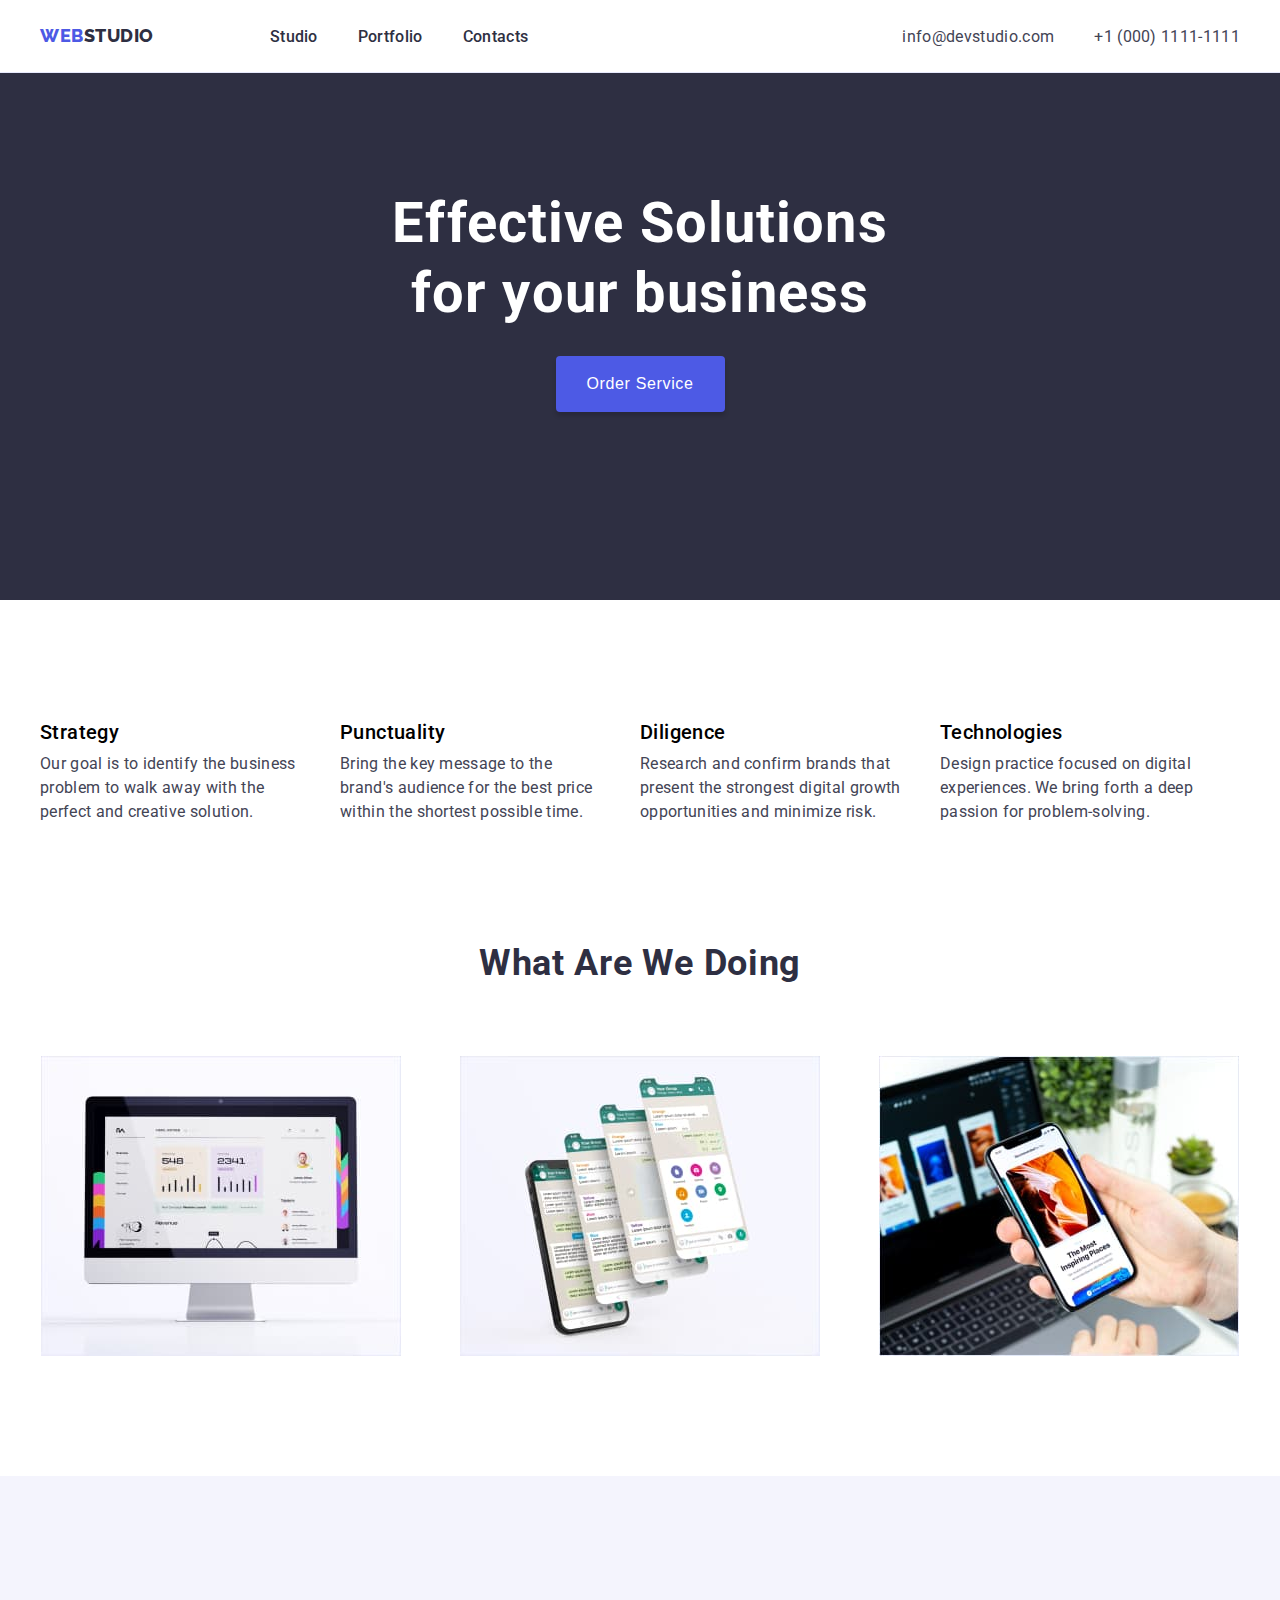
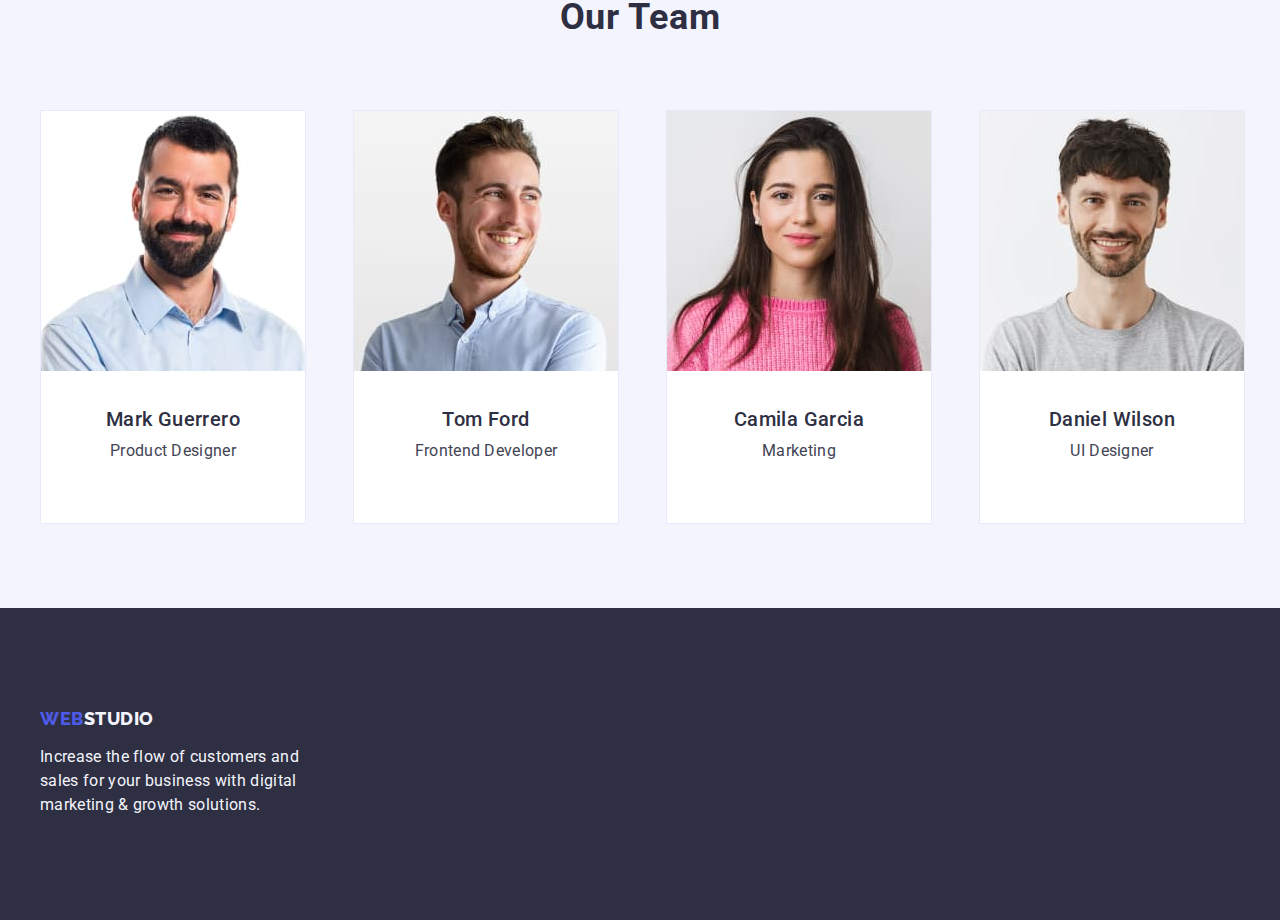
==== index.html @ f63ee976 "initial commit" ====
<!DOCTYPE html>
<html lang="en">
  <head>
    <meta charset="UTF-8" />
    <meta name="viewport" content="width=device-width, initial-scale=1.0" />
    <title>Webstudio</title>
    <link
      rel="stylesheet"
      href="https://cdnjs.cloudflare.com/ajax/libs/modern-normalize/2.0.0/modern-normalize.min.css"
      integrity="sha512-4xo8blKMVCiXpTaLzQSLSw3KFOVPWhm/TRtuPVc4WG6kUgjH6J03IBuG7JZPkcWMxJ5huwaBpOpnwYElP/m6wg=="
      crossorigin="anonymous"
      referrerpolicy="no-referrer"
    />
    <link rel="preconnect" href="https://fonts.googleapis.com" />
    <link rel="preconnect" href="https://fonts.gstatic.com" crossorigin />
    <link
      href="https://fonts.googleapis.com/css2?family=Raleway:ital,wght@0,800;1,800&family=Roboto:wght@400;500;700&display=swap"
      rel="stylesheet"
    />
    <link rel="stylesheet" href="./css/styles.css" />
  </head>
  <body>
    <header class="global-header">
      <div class="header-container">
        <a class="logo" href="index.html">
          <span class="web">web</span>
          <span class="studio">studio</span>
        </a>
        <div class="main-nav">
          <nav>
            <ul>
              <li><a href="index.html" class="index">Studio</a></li>
              <li><a href="portfolio.html" class="portfolio">Portfolio</a></li>
              <li><a href="contacts.html" class="contacts">Contacts</a></li>
            </ul>
          </nav>
          <div class="address">
            <ul>
              <li>
                <a href="mailto:info@devstudio.com">info@devstudio.com</a>
              </li>
              <li>
                <a href="tel:+110011112111">+1 (000) 1111-1111</a>
              </li>
            </ul>
          </div>
        </div>
      </div>
    </header>

    <main>
      <section class="hero">
        <div class="hero-container">
          <h1 class="solutions">Effective Solutions for your business</h1>
          <button type="button" class="button">Order Service</button>
        </div>
      </section>

      <section class="one">
        <div class="description-container">
          <ul>
            <li class="feature">
              <h3>Strategy</h3>
              <p class="strategy">
                Our goal is to identify the business problem to walk away with
                the perfect and creative solution.
              </p>
            </li>
            <li class="feature">
              <h3>Punctuality</h3>
              <p class="punctuality">
                Bring the key message to the brand's audience for the best price
                within the shortest possible time.
              </p>
            </li>
            <li class="feature">
              <h3>Diligence</h3>
              <p class="diligence">
                Research and confirm brands that present the strongest digital
                growth opportunities and minimize risk.
              </p>
            </li>
            <li class="feature">
              <h3>Technologies</h3>
              <p class="tehnologies">
                Design practice focused on digital experiences. We bring forth a
                deep passion for problem-solving.
              </p>
            </li>
          </ul>
        </div>
      </section>

      <section class="about">
        <div class="pictures-container">
          <h2 class="what-are">what are we doing</h2>
          <ul class="images">
            <li>
              <img
                src="images/monitor.jpg"
                alt="screen_monitor_with_some_graphics"
                width="360"
                height="300"
              />
            </li>
            <li>
              <img
                src="images/phone.jpg"
                alt="smartphone_running_an_application"
                width="360"
                height="300"
              />
            </li>
            <li>
              <img
                src="images/laptop.jpg"
                alt="laptop_and_a_smartphone"
                width="360"
                height="300"
              />
            </li>
          </ul>
        </div>
      </section>

      <section class="card">
        <div class="id-container">
          <h2 class="our-team">our team</h2>
          <ul class="team">
            <li class="team-member">
              <img
                src="images/teamcard1.jpg"
                alt="Mark Guerrero - Product Designer"
                width="264"
                height="260"
              />
              <h3>Mark Guerrero</h3>
              <p>Product Designer</p>
            </li>
            <li class="team-member">
              <img
                src="images/teamcard2.jpg"
                alt="Tom Ford - Frontend Developer"
                width="264"
                height="260"
              />
              <h3>Tom Ford</h3>
              <p>Frontend Developer</p>
            </li>
            <li class="team-member">
              <img
                src="images/teamcard3.jpg"
                alt="Camila Garcia - Marketing"
                width="264"
                height="260"
              />
              <h3>Camila Garcia</h3>
              <p>Marketing</p>
            </li>
            <li class="team-member">
              <img
                src="images/teamcard4.jpg"
                alt="Daniel Wilson - UI Designer"
                width="264"
                height="260"
              />
              <h3>Daniel Wilson</h3>
              <p>UI Designer</p>
            </li>
          </ul>
        </div>
      </section>
    </main>

    <footer class="page-footer">
      <div class="last-container">
        <a class="logo-footer" href="index.html">
          <span class="web-footer">web</span>
          <span class="studio-footer">studio</span>
        </a>
        <p class="increase">
          Increase the flow of customers and sales for your business with
          digital marketing & growth solutions.
        </p>
      </div>
    </footer>
  </body>
</html>
---- css/styles.css ----
:root {
  --primary-color: #ffffff;
  --accent-color-iris: #4d5ae5;
  --accent-color-text: #2e2f42;
  --accent-color-description: #434455;
  --button-color-filters: #404bbf;
  --accent-color-filters: #e7e9fc;
  --accent-color-cloud: #f4f4fd;
  --green-new-color: #31d0aa;
  --grey-new-color: #8e8f99;
  --white-new-color: #fcfcfc;
  --navy-blue-modal: rgba(46, 47, 66, 0.4);
  --grey: rgba(46, 47, 66, 0.7);
  --font-family: "Roboto", sans-serif;
  --second-family: "Raleway", sans-serif;
}

body,
h1,
h2,
h3,
p,
ul {
  margin: 0;
  padding: 0;
}

p,
h1,
h2,
h3 {
  font-family: var(--font-family);
}

.header-container {
  width: 1200px;
  height: 72px;
  display: flex;
  justify-content: center;
  align-items: center;
  margin: 0 auto;
}

.hero-container {
  width: 1200px;
  height: 600px;
  margin: 0 auto;
}

.description-container {
  width: 1200px;
  height: 104px;
  margin-top: 120px;
}

.pictures-container {
  width: 1200px;
  height: 412px;
  margin-top: 120px;
  margin-bottom: 120px;
}

.id-container {
  width: 1200px;
  height: 732px;
}

.last-container {
  width: 1200px;
  height: 312px;
  margin: 0 auto;
}

body {
  font-family: var(--font-family);
  background-color: var(--primary-color);
  letter-spacing: 0.02em;
  margin: 0 auto;
  padding: 0;
}

.global-header {
  background-color: var(--primary-color);
  border-bottom: 1px solid #e7e9fc;
  position: fixed;
  top: 0;
  width: 100%;
}

.global-header a {
  text-decoration: none;
}

.logo {
  display: flex;
  align-items: center;
  justify-content: center;
  text-decoration: none;
  text-transform: uppercase;
  font-family: var(--second-family);
  font-size: 18px;
  font-weight: 800;
  line-height: 24px;
  letter-spacing: 0.03em;
  text-align: left;
}

.web {
  color: var(--accent-color-iris);
}

.studio {
  color: var(--accent-color-text);
}

.main-nav {
  display: flex;
  justify-content: space-between;
  width: 100%;
  padding-left: 76px;
}

.main-nav ul {
  list-style: none;
}

.main-nav ul li {
  padding-left: 40px;
}

.main-nav a:hover {
  color: var(--button-color-filters);
}

.index,
.portfolio,
.contacts {
  letter-spacing: 0.02em;
  color: var(--accent-color-text);
  font-weight: 500;
}

.address ul li a {
  color: var(--accent-color-description);
  font-weight: 400;
  letter-spacing: 0.02em;
  /* padding-left: 40px; */
}

.address a:hover {
  color: var(--button-color-filters);
}

.hero h1 {
  font-size: 56px;
  font-weight: 700;
  line-height: 70px;
  letter-spacing: 0.02em;
  padding-top: 188px;
}

.solutions {
  box-sizing: content-box;
  width: 496px;
  height: 120px;
  margin: auto;
}

.hero {
  text-align: center;
  background-color: var(--accent-color-text);
  color: var(--primary-color);
}

.hero button {
  background-color: var(--accent-color-iris);
  cursor: pointer;
  color: var(--primary-color);
  border: none;
  width: 169px;
  height: 56px;
  border-radius: 4px;
  margin-top: 48px; /* ce e asta ????????????????????????*/
}

.button {
  font-size: 16px;
  font-weight: 500;
  line-height: 24px;
  letter-spacing: 0.04em;
  text-align: center;
  box-shadow: 0 4px 4px 0 rgba(0, 0, 0, 0.15);
}

.hero button:hover {
  background-color: var(--button-color-filters);
}

.hero button:active {
  background-color: var(--accent-color-iris);
}

.one h3 {
  font-size: 20px;
  font-weight: 500;
  line-height: 24px;
  letter-spacing: 0.02em;
  text-align: left;
}

.one p {
  font-size: 16px;
  font-weight: 400;
  line-height: 24px;
  letter-spacing: 0.02em;
  text-align: left;
  color: var(--accent-color-description);
}

.one {
  display: flex;
  justify-content: center;
  list-style: none;
}

.feature {
  list-style: none;
  justify-content: center;
  width: 100%;
}

.strategy,
.punctuality,
.diligence,
.tehnologies {
  box-sizing: content-box;
  width: 264px;
  height: 104px;
  margin-top: 8px;
}

.what-are {
  justify-content: center;
  margin-bottom: 72px;
  font-size: 36px;
  font-weight: 700;
  line-height: 111%;
  text-transform: capitalize;
  letter-spacing: 0.02em;
  text-align: center;
  color: var(--accent-color-text);
}

.about ul.images {
  display: flex;
  list-style: none;
  justify-content: center;
  gap: 59px;
}

.about {
  background-color: var(--primary-color);
  display: flex;
  justify-content: center;
}

.card ul.team-member {
  display: flex;
  list-style: none;
  justify-content: center;
  gap: 24px;
}

.card {
  background-color: var(--accent-color-cloud);
  display: flex;
  justify-content: center;
}

.our-team {
  justify-content: center;
  display: flex;
  font-size: 36px;
  font-weight: 700;
  letter-spacing: 0.02em;
  text-align: center;
  color: var(--accent-color-text);
  text-transform: capitalize;
  padding-top: 120px;
}

.team {
  display: flex;
  justify-content: space-evenly;
  border-radius: 0px 0px 4px 4px;
  gap: 47px;
  padding-top: 72px;
}

.card p {
  font-size: 16px;
  font-weight: 400;
  line-height: 24px;
  letter-spacing: 0.02em;
  text-align: center;
  color: var(--accent-color-description);
  margin-top: 8px;
}

.card h3 {
  font-size: 20px;
  font-weight: 500;
  line-height: 24px;
  letter-spacing: 0.02em;
  text-align: center;
  color: var(--accent-color-text);
  margin-top: 32px;
}

.team-member {
  width: 264px;
  height: 380px;
  border: 1px solid var(--accent-color-filters);
  padding: 0 0 32px 0;
  text-align: center;
  background-color: var(--primary-color);
}

.team-member:hover {
  box-shadow: 0 2px 1px 0 rgba(46, 47, 66, 0.08),
    0 1px 1px 0 rgba(46, 47, 66, 0.16), 0 1px 6px 0 rgba(46, 47, 66, 0.08);
}

ul {
  list-style: none;
  display: flex;
}

footer {
  background-color: var(--accent-color-text);
}

footer p {
  color: var(--accent-color-cloud);
  font-size: 16px;
  font-weight: 400;
  line-height: 24px;
  letter-spacing: 0.02em;
  text-align: left;
}

footer a {
  text-decoration: none;
}

.increase {
  box-sizing: content-box;
  width: 264px;
  height: 72px;
  padding-top: 16px;
}

footer .web,
footer .studio {
  text-transform: uppercase;
  width: 115px;
  font-weight: 800;
  letter-spacing: 0.03em;
  text-decoration: none;
}

.web-footer {
  color: var(--accent-color-iris);
  font-weight: 800;
  font-size: 18px;
  line-height: 21px;
}

.studio-footer {
  color: var(--accent-color-cloud);
  font-weight: 800;
  font-size: 18px;
  line-height: 21px;
}

.logo-footer {
  display: flex;
  align-items: center;
  text-decoration: none;
  text-transform: uppercase;
  font-family: var(--second-family);
  font-size: 18px;
  font-weight: 800;
  line-height: 21px;
  letter-spacing: 0.03em;
  text-align: left;
  padding-top: 100px;
}
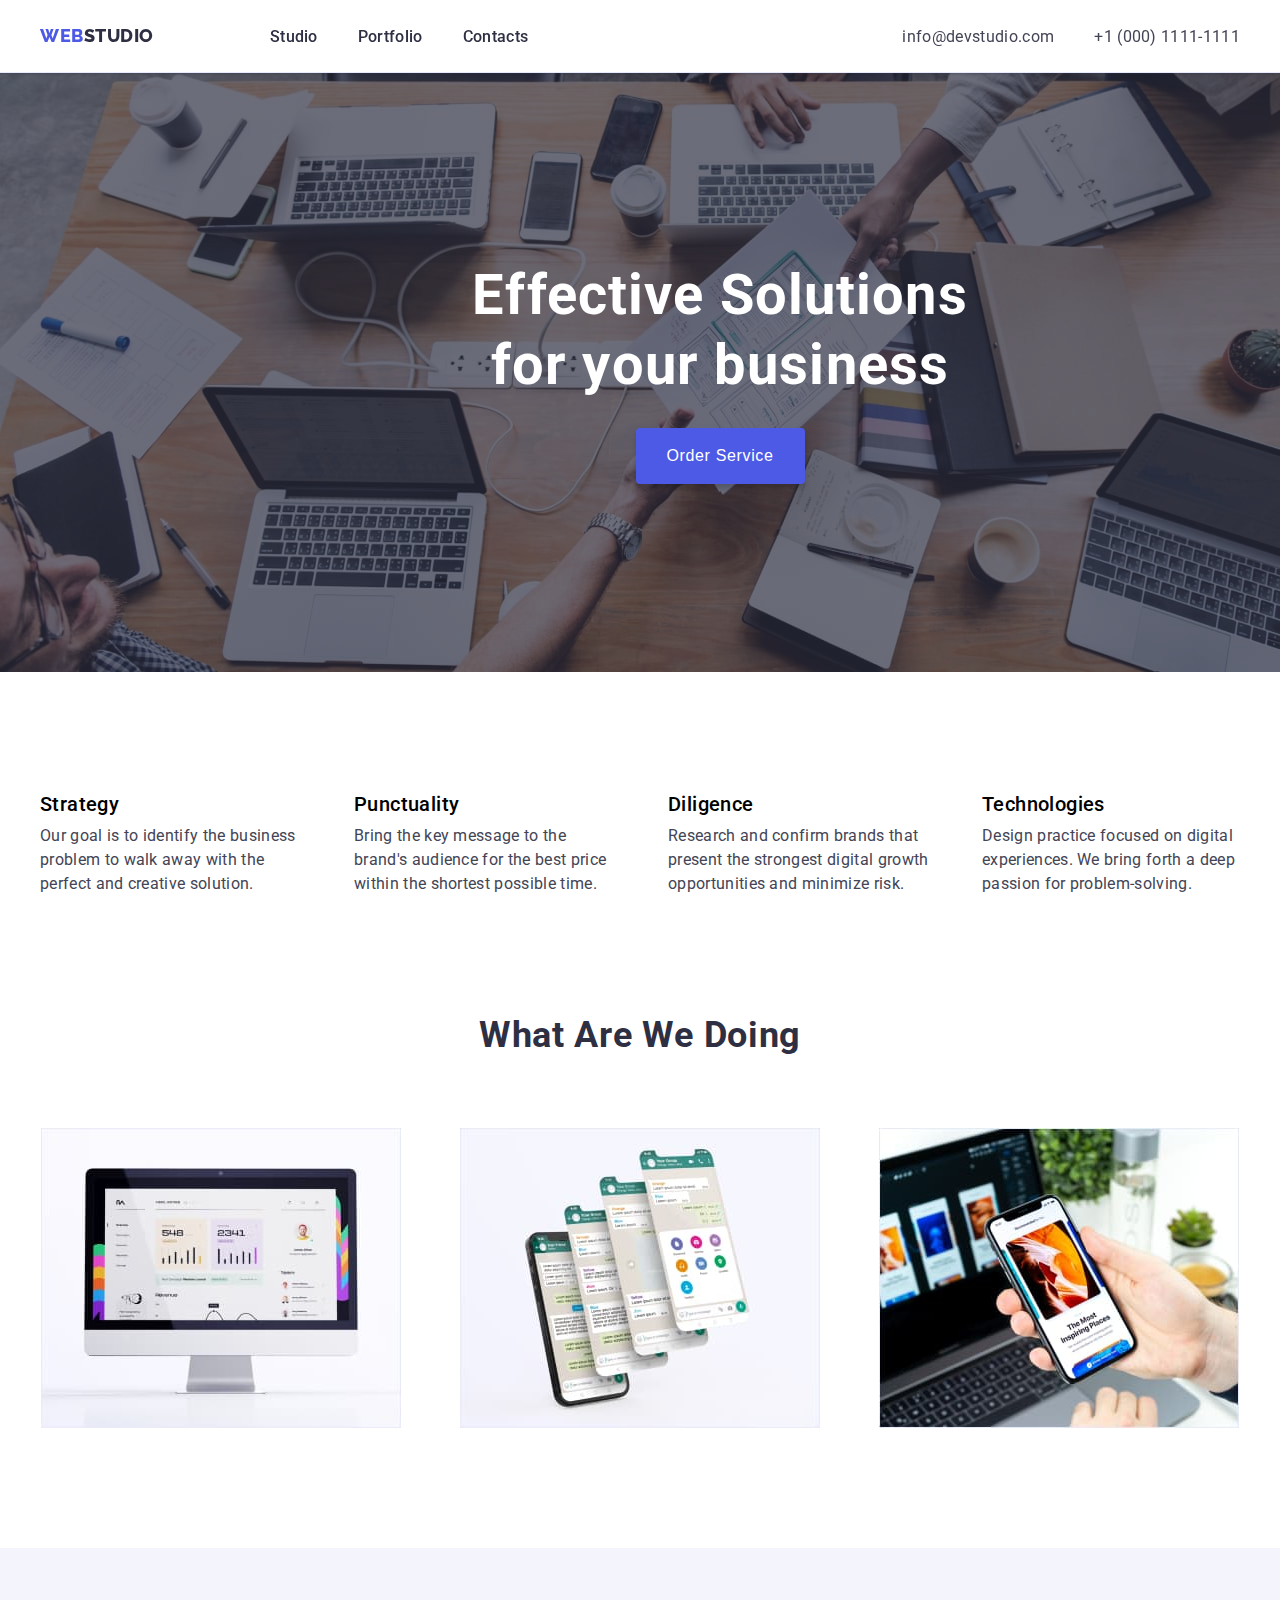
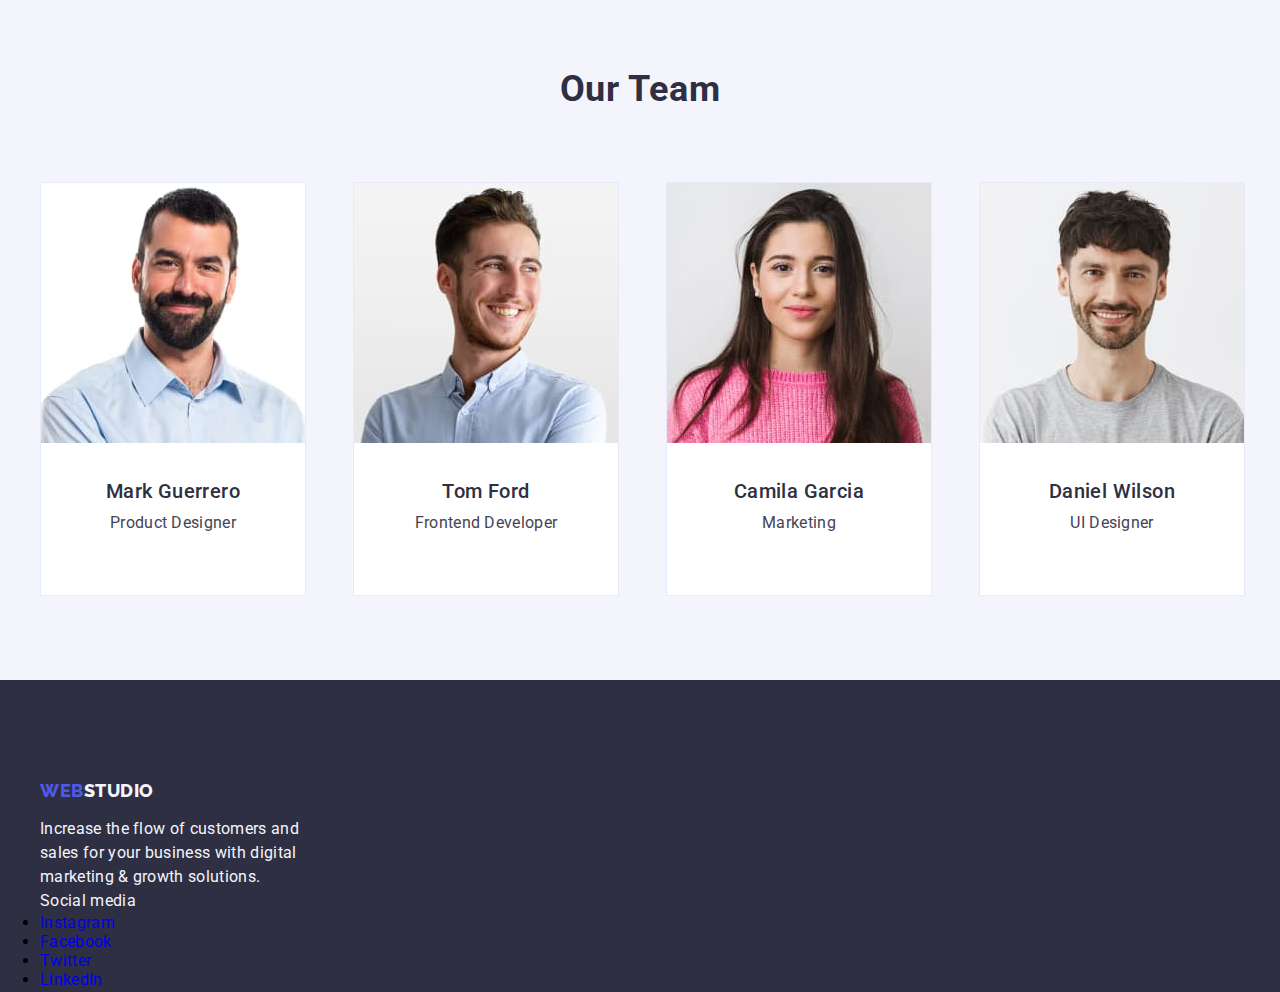
==== commit a7c9fe89: "adaugare social media index" ====
--- a/index.html
+++ b/index.html
@@ -178,11 +178,22 @@
           <span class="web-footer">web</span>
           <span class="studio-footer">studio</span>
         </a>
+        <!--<div class="social-and-increase">-->
         <p class="increase">
           Increase the flow of customers and sales for your business with
           digital marketing & growth solutions.
         </p>
+        <div class="social-icons">
+          <p class="social-media">Social media</p>
+          <ul>
+            <li><a href="#!">Instagram</a></li>
+            <li><a href="#!">Facebook</a></li>
+            <li><a href="#!">Twitter</a></li>
+            <li><a href="#!">LinkedIn</a></li>
+          </ul>
+        </div>
       </div>
+      <!--</div>-->
     </footer>
   </body>
 </html>
--- a/css/styles.css
+++ b/css/styles.css
@@ -42,9 +42,26 @@
 }
 
 .hero-container {
-  width: 1200px;
+  width: 1440px;
   height: 600px;
-  margin: 0 auto;
+  margin: 72px auto 0;
+  position: relative;
+  background: url(../images/office.jpg) no-repeat center;
+  background-size: cover;
+}
+
+.hero-container::after {
+  display: flex;
+  align-items: center;
+  justify-content: center;
+  content: "";
+  position: absolute;
+  top: 0;
+  left: 0;
+  right: 0;
+  bottom: 0;
+  background-color: rgba(46, 47, 66, 0.7);
+  z-index: 1;
 }
 
 .description-container {
@@ -83,12 +100,20 @@
   background-color: var(--primary-color);
   border-bottom: 1px solid #e7e9fc;
   position: fixed;
+  position: fixed;
   top: 0;
   width: 100%;
+  z-index: 999;
+  box-shadow: 0 2px 1px 0 rgba(46, 47, 66, 0.08),
+    0 1px 1px 0 rgba(46, 47, 66, 0.16), 0 1px 6px 0 rgba(46, 47, 66, 0.08);
 }
 
 .global-header a {
   text-decoration: none;
+}
+
+.global-header ul {
+  display: flex;
 }
 
 .logo {
@@ -138,13 +163,27 @@
   letter-spacing: 0.02em;
   color: var(--accent-color-text);
   font-weight: 500;
+  position: relative;
+}
+
+.index:hover::after,
+.portfolio:hover::after,
+.contacts:hover::after {
+  content: "";
+  position: absolute;
+  width: calc(100% - 1px);
+  height: 4px;
+  background-color: var(--button-color-filters);
+  bottom: -10px;
+  left: 50%;
+  transform: translateX(-50%);
+  border-radius: 3px;
 }
 
 .address ul li a {
   color: var(--accent-color-description);
   font-weight: 400;
   letter-spacing: 0.02em;
-  /* padding-left: 40px; */
 }
 
 .address a:hover {
@@ -152,6 +191,8 @@
 }
 
 .hero h1 {
+  position: relative;
+  z-index: 4;
   font-size: 56px;
   font-weight: 700;
   line-height: 70px;
@@ -168,11 +209,12 @@
 
 .hero {
   text-align: center;
-  background-color: var(--accent-color-text);
   color: var(--primary-color);
 }
 
 .hero button {
+  position: relative;
+  z-index: 2;
   background-color: var(--accent-color-iris);
   cursor: pointer;
   color: var(--primary-color);
@@ -180,10 +222,12 @@
   width: 169px;
   height: 56px;
   border-radius: 4px;
-  margin-top: 48px; /* ce e asta ????????????????????????*/
+  margin-top: 48px;
 }
 
 .button {
+  position: relative;
+  z-index: 2; /* To animate the arrow on hover */
   font-size: 16px;
   font-weight: 500;
   line-height: 24px;
@@ -220,6 +264,12 @@
 .one {
   display: flex;
   justify-content: center;
+  list-style: none;
+}
+
+.one ul {
+  display: flex;
+  gap: 50px;
   list-style: none;
 }
 
@@ -295,6 +345,7 @@
   border-radius: 0px 0px 4px 4px;
   gap: 47px;
   padding-top: 72px;
+  list-style: none;
 }
 
 .card p {
@@ -329,11 +380,6 @@
 .team-member:hover {
   box-shadow: 0 2px 1px 0 rgba(46, 47, 66, 0.08),
     0 1px 1px 0 rgba(46, 47, 66, 0.16), 0 1px 6px 0 rgba(46, 47, 66, 0.08);
-}
-
-ul {
-  list-style: none;
-  display: flex;
 }
 
 footer {
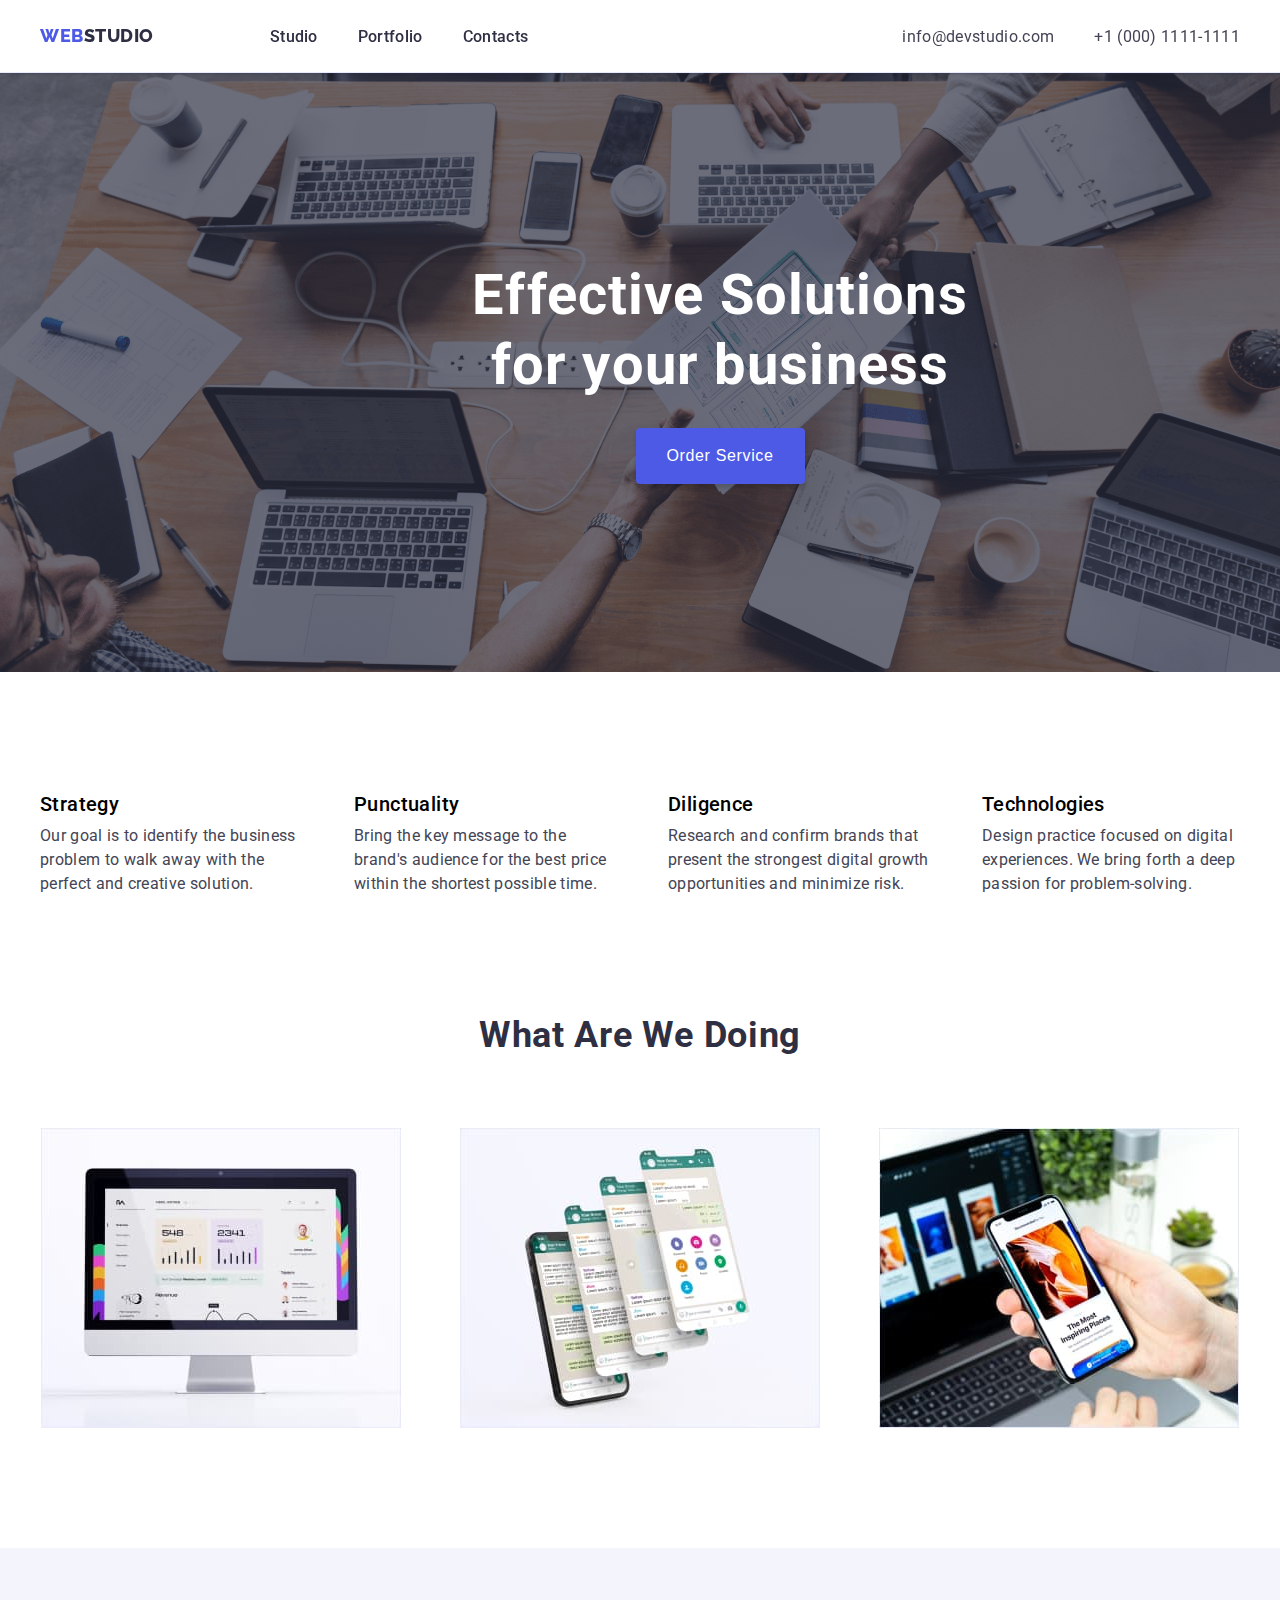
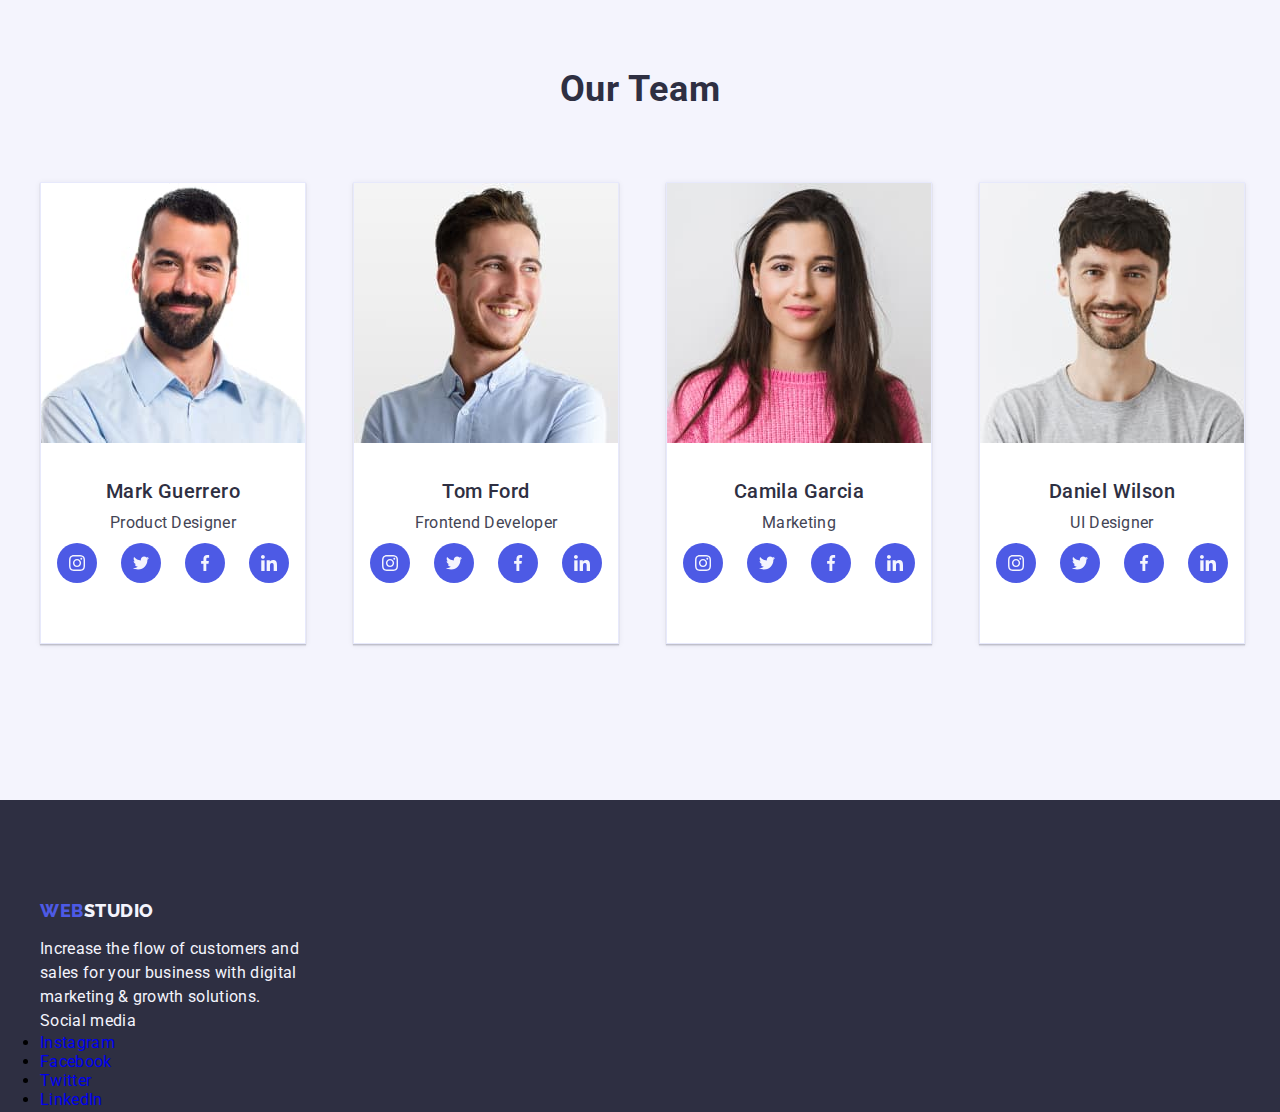
==== commit 7338c352: "update social links" ====
--- a/index.html
+++ b/index.html
@@ -136,6 +136,52 @@
               />
               <h3>Mark Guerrero</h3>
               <p>Product Designer</p>
+              <div class="icons-list">
+                <a
+                  href="https://www.instagram.com/"
+                  target="_blank"
+                  rel="noreferrer noopener"
+                  class="icon"
+                  aria-label="instagram-link"
+                  ><svg>
+                    <use
+                      href="./images/icons.svg/symbol-defs.svg#icon-instagram"
+                    ></use></svg
+                ></a>
+                <a
+                  href="https://www.twitter.com/"
+                  target="_blank"
+                  rel="noreferrer noopener"
+                  class="icon"
+                  aria-label="facebook-link"
+                  ><svg>
+                    <use
+                      href="./images/icons.svg/symbol-defs.svg#icon-twitter"
+                    ></use></svg
+                ></a>
+                <a
+                  href="https://www.facebook.com/"
+                  target="_blank"
+                  rel="noreferrer noopener"
+                  class="icon"
+                  aria-label="instagram-link"
+                  ><svg>
+                    <use
+                      href="./images/icons.svg/symbol-defs.svg#icon-facebook"
+                    ></use></svg
+                ></a>
+                <a
+                  href="https://www.linkedin.com/"
+                  target="_blank"
+                  rel="noreferrer noopener"
+                  class="icon"
+                  aria-label="facebook-link"
+                  ><svg>
+                    <use
+                      href="./images/icons.svg/symbol-defs.svg#icon-linkedin"
+                    ></use></svg
+                ></a>
+              </div>
             </li>
             <li class="team-member">
               <img
@@ -146,6 +192,52 @@
               />
               <h3>Tom Ford</h3>
               <p>Frontend Developer</p>
+              <div class="icons-list">
+                <a
+                  href="https://www.instagram.com/"
+                  target="_blank"
+                  rel="noreferrer noopener"
+                  class="icon"
+                  aria-label="instagram-link"
+                  ><svg>
+                    <use
+                      href="./images/icons.svg/symbol-defs.svg#icon-instagram"
+                    ></use></svg
+                ></a>
+                <a
+                  href="https://www.twitter.com/"
+                  target="_blank"
+                  rel="noreferrer noopener"
+                  class="icon"
+                  aria-label="facebook-link"
+                  ><svg>
+                    <use
+                      href="./images/icons.svg/symbol-defs.svg#icon-twitter"
+                    ></use></svg
+                ></a>
+                <a
+                  href="https://www.facebook.com/"
+                  target="_blank"
+                  rel="noreferrer noopener"
+                  class="icon"
+                  aria-label="instagram-link"
+                  ><svg>
+                    <use
+                      href="./images/icons.svg/symbol-defs.svg#icon-facebook"
+                    ></use></svg
+                ></a>
+                <a
+                  href="https://www.linkedin.com/"
+                  target="_blank"
+                  rel="noreferrer noopener"
+                  class="icon"
+                  aria-label="facebook-link"
+                  ><svg>
+                    <use
+                      href="./images/icons.svg/symbol-defs.svg#icon-linkedin"
+                    ></use></svg
+                ></a>
+              </div>
             </li>
             <li class="team-member">
               <img
@@ -156,6 +248,52 @@
               />
               <h3>Camila Garcia</h3>
               <p>Marketing</p>
+              <div class="icons-list">
+                <a
+                  href="https://www.instagram.com/"
+                  target="_blank"
+                  rel="noreferrer noopener"
+                  class="icon"
+                  aria-label="instagram-link"
+                  ><svg>
+                    <use
+                      href="./images/icons.svg/symbol-defs.svg#icon-instagram"
+                    ></use></svg
+                ></a>
+                <a
+                  href="https://www.twitter.com/"
+                  target="_blank"
+                  rel="noreferrer noopener"
+                  class="icon"
+                  aria-label="facebook-link"
+                  ><svg>
+                    <use
+                      href="./images/icons.svg/symbol-defs.svg#icon-twitter"
+                    ></use></svg
+                ></a>
+                <a
+                  href="https://www.facebook.com/"
+                  target="_blank"
+                  rel="noreferrer noopener"
+                  class="icon"
+                  aria-label="instagram-link"
+                  ><svg>
+                    <use
+                      href="./images/icons.svg/symbol-defs.svg#icon-facebook"
+                    ></use></svg
+                ></a>
+                <a
+                  href="https://www.linkedin.com/"
+                  target="_blank"
+                  rel="noreferrer noopener"
+                  class="icon"
+                  aria-label="facebook-link"
+                  ><svg>
+                    <use
+                      href="./images/icons.svg/symbol-defs.svg#icon-linkedin"
+                    ></use></svg
+                ></a>
+              </div>
             </li>
             <li class="team-member">
               <img
@@ -166,6 +304,52 @@
               />
               <h3>Daniel Wilson</h3>
               <p>UI Designer</p>
+              <div class="icons-list">
+                <a
+                  href="https://www.instagram.com/"
+                  target="_blank"
+                  rel="noreferrer noopener"
+                  class="icon"
+                  aria-label="instagram-link"
+                  ><svg>
+                    <use
+                      href="./images/icons.svg/symbol-defs.svg#icon-instagram"
+                    ></use></svg
+                ></a>
+                <a
+                  href="https://www.twitter.com/"
+                  target="_blank"
+                  rel="noreferrer noopener"
+                  class="icon"
+                  aria-label="facebook-link"
+                  ><svg>
+                    <use
+                      href="./images/icons.svg/symbol-defs.svg#icon-twitter"
+                    ></use></svg
+                ></a>
+                <a
+                  href="https://www.facebook.com/"
+                  target="_blank"
+                  rel="noreferrer noopener"
+                  class="icon"
+                  aria-label="instagram-link"
+                  ><svg>
+                    <use
+                      href="./images/icons.svg/symbol-defs.svg#icon-facebook"
+                    ></use></svg
+                ></a>
+                <a
+                  href="https://www.linkedin.com/"
+                  target="_blank"
+                  rel="noreferrer noopener"
+                  class="icon"
+                  aria-label="facebook-link"
+                  ><svg>
+                    <use
+                      href="./images/icons.svg/symbol-defs.svg#icon-linkedin"
+                    ></use></svg
+                ></a>
+              </div>
             </li>
           </ul>
         </div>
--- a/css/styles.css
+++ b/css/styles.css
@@ -13,6 +13,9 @@
   --grey: rgba(46, 47, 66, 0.7);
   --font-family: "Roboto", sans-serif;
   --second-family: "Raleway", sans-serif;
+  --icon-background: #4d5ae5;
+  --icons-color: #f4f4fd;
+  --icons-color-hover: #404bbf;
 }
 
 body,
@@ -46,7 +49,7 @@
   height: 600px;
   margin: 72px auto 0;
   position: relative;
-  background: url(../images/office.jpg) no-repeat center;
+  background: url(../images/office.png);
   background-size: cover;
 }
 
@@ -80,6 +83,7 @@
 .id-container {
   width: 1200px;
   height: 732px;
+  margin-bottom: 120px;
 }
 
 .last-container {
@@ -370,16 +374,42 @@
 
 .team-member {
   width: 264px;
-  height: 380px;
+  height: 428px;
   border: 1px solid var(--accent-color-filters);
   padding: 0 0 32px 0;
   text-align: center;
   background-color: var(--primary-color);
-}
-
-.team-member:hover {
   box-shadow: 0 2px 1px 0 rgba(46, 47, 66, 0.08),
     0 1px 1px 0 rgba(46, 47, 66, 0.16), 0 1px 6px 0 rgba(46, 47, 66, 0.08);
+}
+
+.icons-list {
+  display: flex;
+  gap: 24px;
+  margin-top: 8px;
+  justify-content: center;
+}
+
+.icons-list .icon svg {
+  width: 16px;
+  height: 16px;
+  fill: var(--accent-color-cloud);
+}
+
+.icons-list .icon {
+  width: 40px;
+  height: 40px;
+  background-color: var(--accent-color-iris);
+  border-radius: 50%;
+  display: flex;
+  justify-content: center;
+  align-items: center;
+  color: var(--icons-color);
+}
+
+.icons-list .icon:hover,
+.icons-list .icon:focus {
+  background-color: var(--icons-color-hover);
 }
 
 footer {
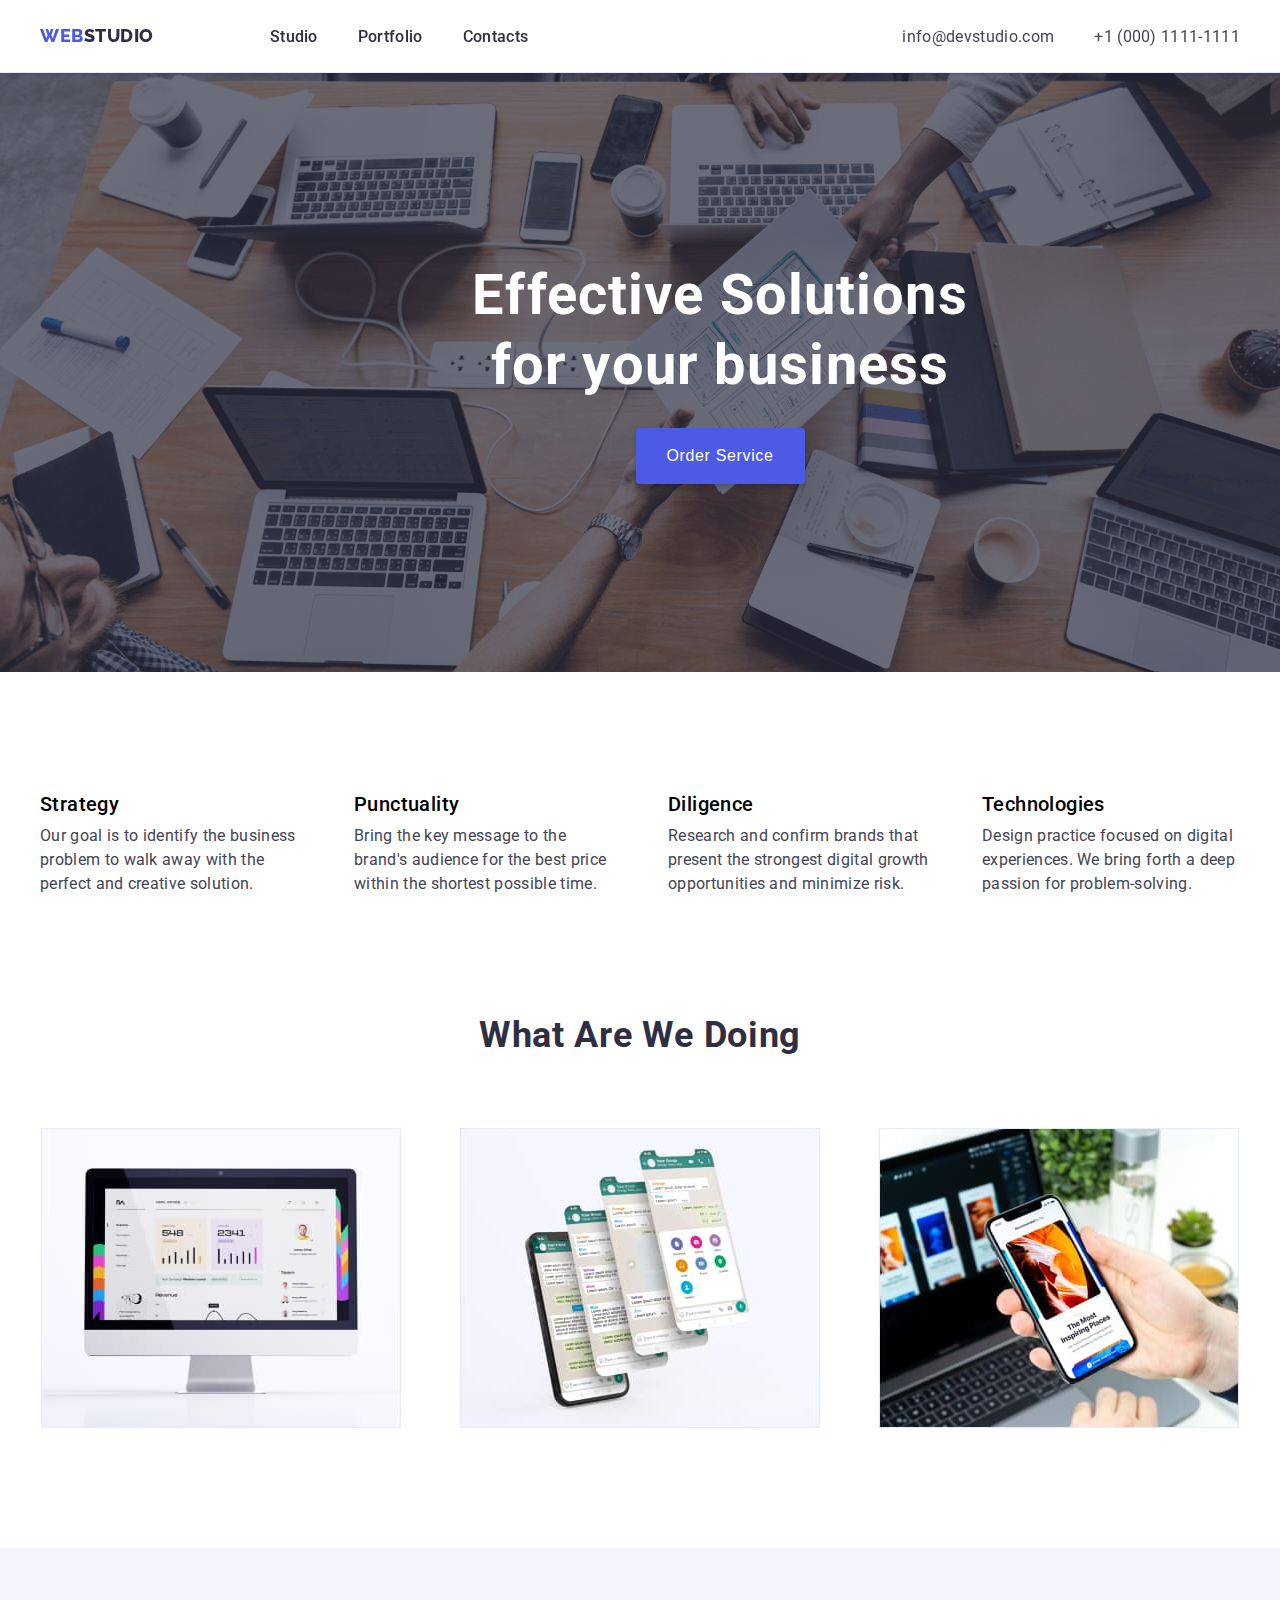
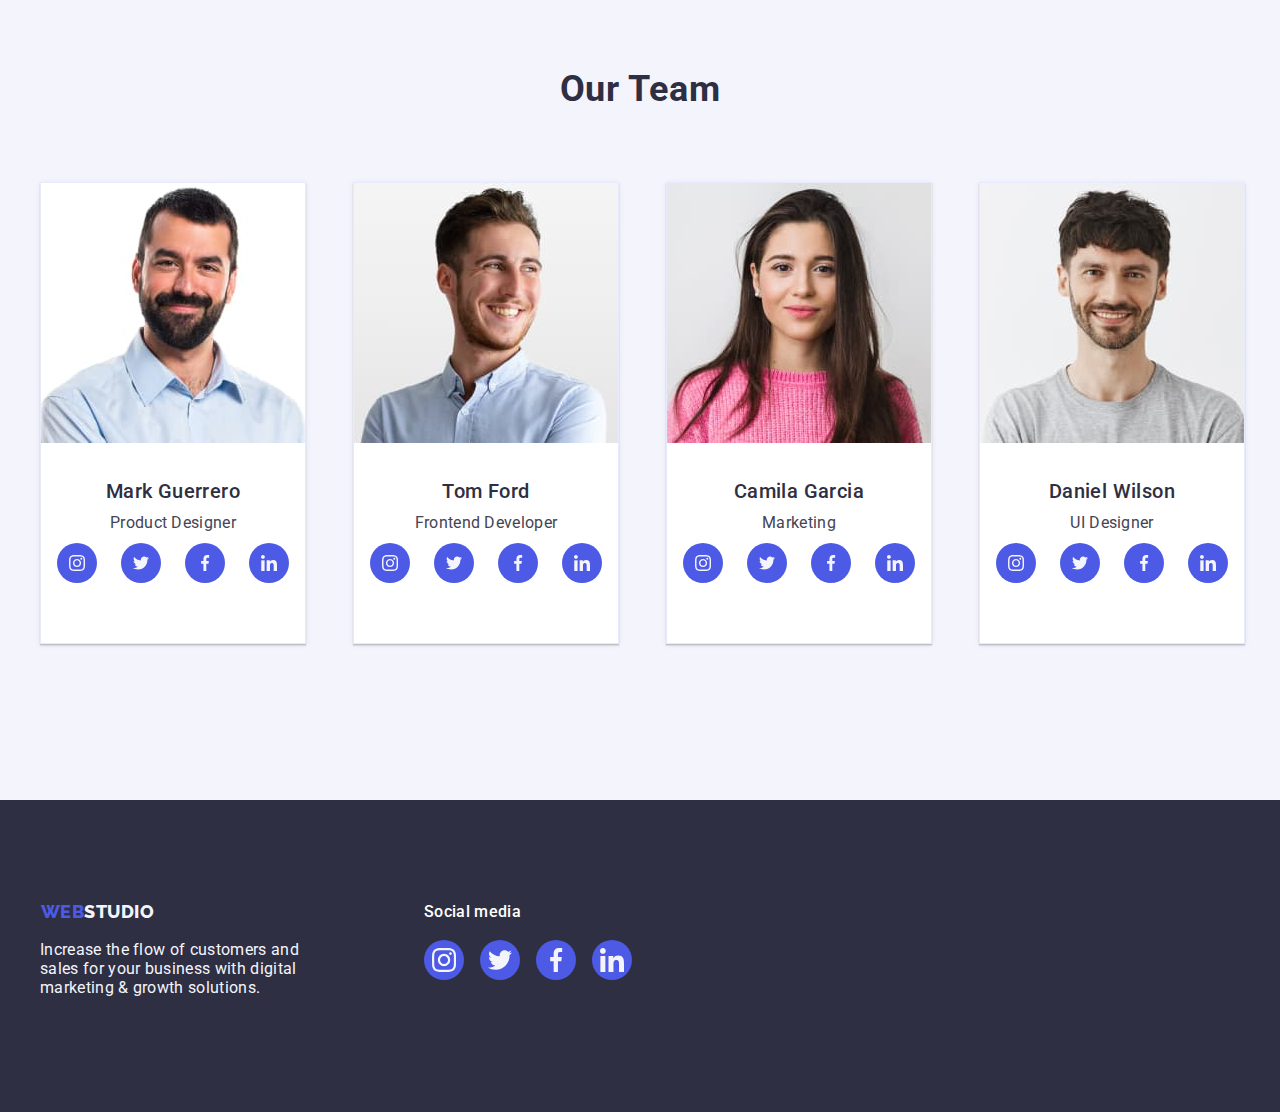
==== commit 4ab43ca3: "social links final update" ====
--- a/index.html
+++ b/index.html
@@ -358,26 +358,66 @@
 
     <footer class="page-footer">
       <div class="last-container">
-        <a class="logo-footer" href="index.html">
-          <span class="web-footer">web</span>
-          <span class="studio-footer">studio</span>
-        </a>
-        <!--<div class="social-and-increase">-->
-        <p class="increase">
-          Increase the flow of customers and sales for your business with
-          digital marketing & growth solutions.
-        </p>
+        <div class="footer-extras">
+          <a class="logo-footer" href="index.html">
+            <span class="web-footer">web</span>
+            <span class="studio-footer">studio</span>
+          </a>
+          <p class="increase">
+            Increase the flow of customers and sales for your business with
+            digital marketing & growth solutions.
+          </p>
+        </div>
         <div class="social-icons">
           <p class="social-media">Social media</p>
-          <ul>
-            <li><a href="#!">Instagram</a></li>
-            <li><a href="#!">Facebook</a></li>
-            <li><a href="#!">Twitter</a></li>
-            <li><a href="#!">LinkedIn</a></li>
-          </ul>
+          <div class="footer-icons">
+            <a
+              href="https://www.instagram.com/"
+              target="_blank"
+              rel="noreferrer noopener"
+              class="social-links"
+              aria-label="instagram-link"
+              ><svg>
+                <use
+                  href="./images/icons.svg/symbol-defs.svg#icon-instagram"
+                ></use></svg
+            ></a>
+            <a
+              href="https://www.twitter.com/"
+              target="_blank"
+              rel="noreferrer noopener"
+              class="social-links"
+              aria-label="facebook-link"
+              ><svg>
+                <use
+                  href="./images/icons.svg/symbol-defs.svg#icon-twitter"
+                ></use></svg
+            ></a>
+            <a
+              href="https://www.facebook.com/"
+              target="_blank"
+              rel="noreferrer noopener"
+              class="social-links"
+              aria-label="instagram-link"
+              ><svg>
+                <use
+                  href="./images/icons.svg/symbol-defs.svg#icon-facebook"
+                ></use></svg
+            ></a>
+            <a
+              href="https://www.linkedin.com/"
+              target="_blank"
+              rel="noreferrer noopener"
+              class="social-links"
+              aria-label="facebook-link"
+              ><svg>
+                <use
+                  href="./images/icons.svg/symbol-defs.svg#icon-linkedin"
+                ></use></svg
+            ></a>
+          </div>
         </div>
       </div>
-      <!--</div>-->
     </footer>
   </body>
 </html>
--- a/css/styles.css
+++ b/css/styles.css
@@ -49,22 +49,12 @@
   height: 600px;
   margin: 72px auto 0;
   position: relative;
-  background: url(../images/office.png);
+  background-image: linear-gradient(
+      rgba(46, 47, 66, 0.7),
+      rgba(46, 47, 66, 0.7)
+    ),
+    url(../images/office.png);
   background-size: cover;
-}
-
-.hero-container::after {
-  display: flex;
-  align-items: center;
-  justify-content: center;
-  content: "";
-  position: absolute;
-  top: 0;
-  left: 0;
-  right: 0;
-  bottom: 0;
-  background-color: rgba(46, 47, 66, 0.7);
-  z-index: 1;
 }
 
 .description-container {
@@ -88,6 +78,7 @@
 
 .last-container {
   width: 1200px;
+  display: flex;
   height: 312px;
   margin: 0 auto;
 }
@@ -231,7 +222,7 @@
 
 .button {
   position: relative;
-  z-index: 2; /* To animate the arrow on hover */
+  z-index: 2;
   font-size: 16px;
   font-weight: 500;
   line-height: 24px;
@@ -416,59 +407,101 @@
   background-color: var(--accent-color-text);
 }
 
-footer p {
-  color: var(--accent-color-cloud);
-  font-size: 16px;
-  font-weight: 400;
-  line-height: 24px;
-  letter-spacing: 0.02em;
-  text-align: left;
-}
-
 footer a {
   text-decoration: none;
 }
 
 .increase {
+  color: #f4f4fd;
   box-sizing: content-box;
   width: 264px;
   height: 72px;
   padding-top: 16px;
 }
 
-footer .web,
-footer .studio {
-  text-transform: uppercase;
-  width: 115px;
-  font-weight: 800;
-  letter-spacing: 0.03em;
-  text-decoration: none;
-}
-
 .web-footer {
   color: var(--accent-color-iris);
-  font-weight: 800;
-  font-size: 18px;
-  line-height: 21px;
 }
 
 .studio-footer {
   color: var(--accent-color-cloud);
-  font-weight: 800;
-  font-size: 18px;
-  line-height: 21px;
 }
 
 .logo-footer {
+  box-sizing: content-box;
+  width: 115px;
+  height: 24px;
   display: flex;
   align-items: center;
+  justify-content: center;
   text-decoration: none;
   text-transform: uppercase;
   font-family: var(--second-family);
   font-size: 18px;
   font-weight: 800;
-  line-height: 21px;
+  line-height: 24px;
   letter-spacing: 0.03em;
   text-align: left;
+}
+
+.footer-extras {
+  box-sizing: border-box;
+  width: 264px;
+  height: 112px;
   padding-top: 100px;
 }
+
+.social-icons {
+  box-sizing: border-box;
+  width: 208px;
+  height: 80;
+  color: var(--accent-color-cloud);
+  margin-top: 100px;
+  margin-bottom: 132px;
+  margin-left: 120px;
+}
+
+.social-icons ul {
+  display: flex;
+}
+
+.social-media {
+  font-family: var(--font-family);
+  font-weight: 500;
+  font-size: 16px;
+  line-height: 150%;
+  letter-spacing: 0.02em;
+  color: var(--primary-color);
+}
+
+.footer-icons {
+  display: flex;
+  gap: 16px;
+  margin-top: 16px;
+}
+
+.footer-icons .social-links svg {
+  width: 24px;
+  height: 24px;
+  fill: var(--accent-color-cloud);
+}
+
+.footer-icons .social-links {
+  width: 40px;
+  height: 40px;
+  background-color: var(--accent-color-iris);
+  border-radius: 50%;
+  display: flex;
+  justify-content: center;
+  align-items: center;
+  color: var(--icons-color);
+}
+
+.footer-icons .social-links:hover,
+.footer-icons .social-links:focus {
+  background-color: var(--green-new-color);
+}
+
+/************************************************************************/
+/**********************************************************************/
+/***************************************************************************/
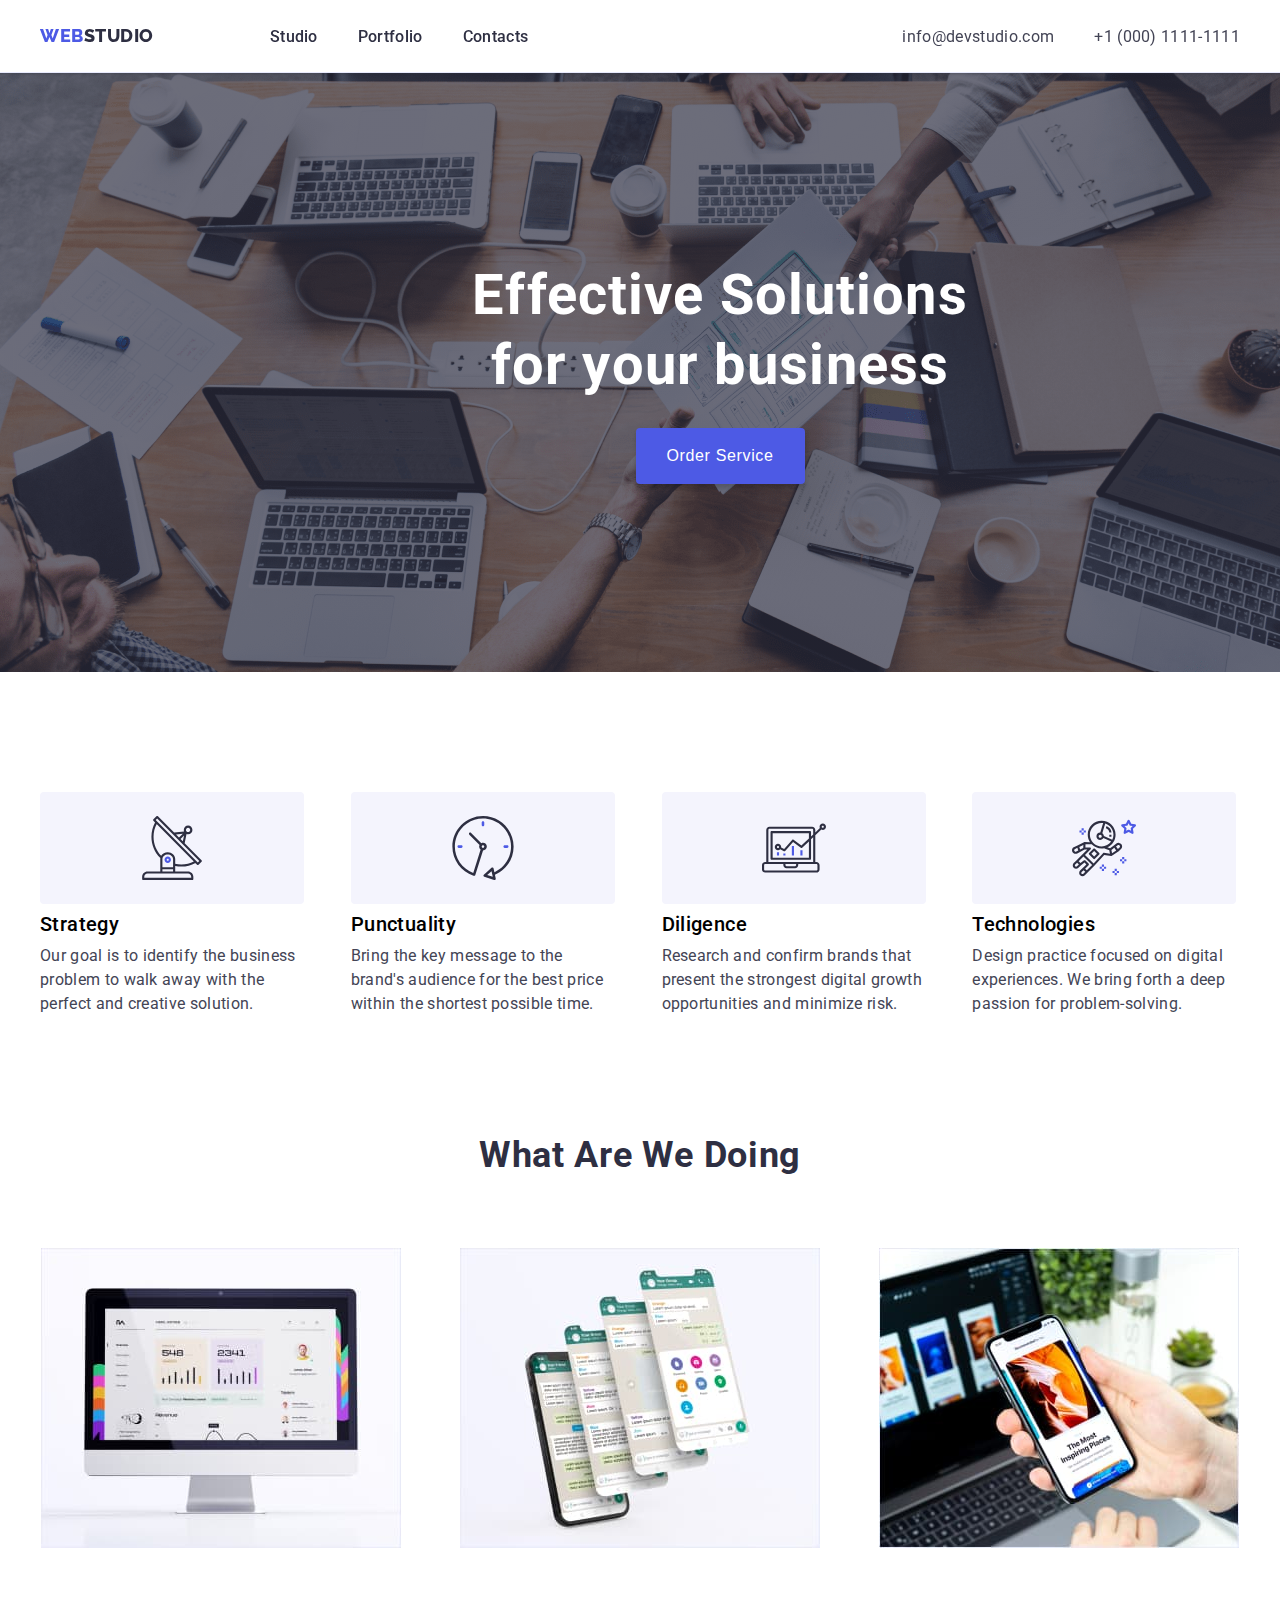
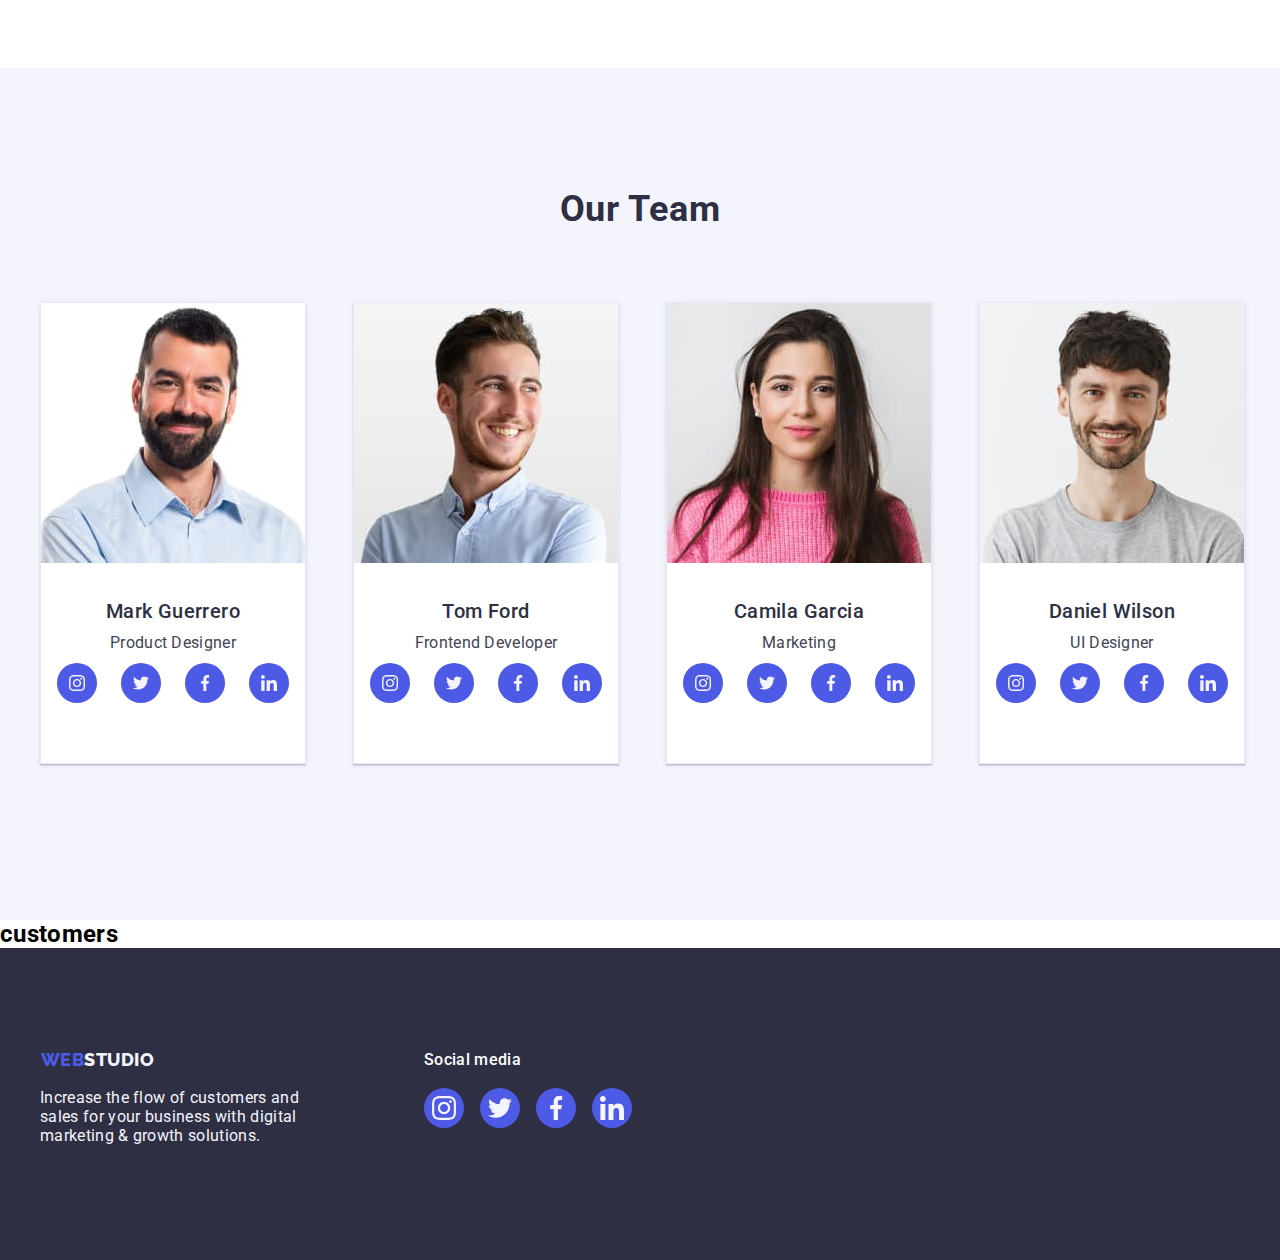
==== commit 4a80966e: "update vectori prima parte" ====
--- a/index.html
+++ b/index.html
@@ -60,6 +60,13 @@
         <div class="description-container">
           <ul>
             <li class="feature">
+              <div class="vector-group">
+              <svg class="vector">
+                    <use
+                      href="./images/icons.svg/vectors.svg#icon-antenna"
+                    ></use></svg
+                ></a>
+              </div>
               <h3>Strategy</h3>
               <p class="strategy">
                 Our goal is to identify the business problem to walk away with
@@ -67,6 +74,13 @@
               </p>
             </li>
             <li class="feature">
+              <div class="vector-group">
+              <svg class="vector">
+                    <use
+                      href="./images/icons.svg/vectors.svg#icon-clock"
+                    ></use></svg
+                ></a>
+              </div>
               <h3>Punctuality</h3>
               <p class="punctuality">
                 Bring the key message to the brand's audience for the best price
@@ -74,6 +88,13 @@
               </p>
             </li>
             <li class="feature">
+              <div class="vector-group">
+               <svg class="vector">
+                    <use
+                      href="./images/icons.svg/vectors.svg#icon-diagram"
+                    ></use></svg
+                ></a>
+              </div>
               <h3>Diligence</h3>
               <p class="diligence">
                 Research and confirm brands that present the strongest digital
@@ -81,6 +102,13 @@
               </p>
             </li>
             <li class="feature">
+              <div class="vector-group">
+                   <svg class="vector">
+                    <use
+                      href="./images/icons.svg/vectors.svg#icon-astronaut"
+                    ></use></svg
+                ></a>
+              </div>
               <h3>Technologies</h3>
               <p class="tehnologies">
                 Design practice focused on digital experiences. We bring forth a
@@ -352,6 +380,15 @@
               </div>
             </li>
           </ul>
+        </div>
+      </section>
+
+      <section class="customers">
+        <div class="customers-logo">
+          <h2>
+            customers
+          </h2>
+          <!--vectori logo-->
         </div>
       </section>
     </main>
--- a/css/styles.css
+++ b/css/styles.css
@@ -264,7 +264,7 @@
 
 .one ul {
   display: flex;
-  gap: 50px;
+  gap: 43px;
   list-style: none;
 }
 
@@ -284,7 +284,25 @@
   margin-top: 8px;
 }
 
+.vector-group {
+  box-sizing: content-box;
+  border-radius: 4px;
+  display: flex;
+  align-items: center;
+  justify-content: center;
+  width: 264px;
+  height: 112px;
+  background-color: var(--accent-color-cloud);
+  margin-bottom: 8px;
+}
+
+.vector-group .vector {
+  width: 64px;
+  height: 64px;
+}
+
 .what-are {
+  margin-top: 120px;
   justify-content: center;
   margin-bottom: 72px;
   font-size: 36px;
@@ -320,6 +338,7 @@
   background-color: var(--accent-color-cloud);
   display: flex;
   justify-content: center;
+  margin-top: 120px;
 }
 
 .our-team {
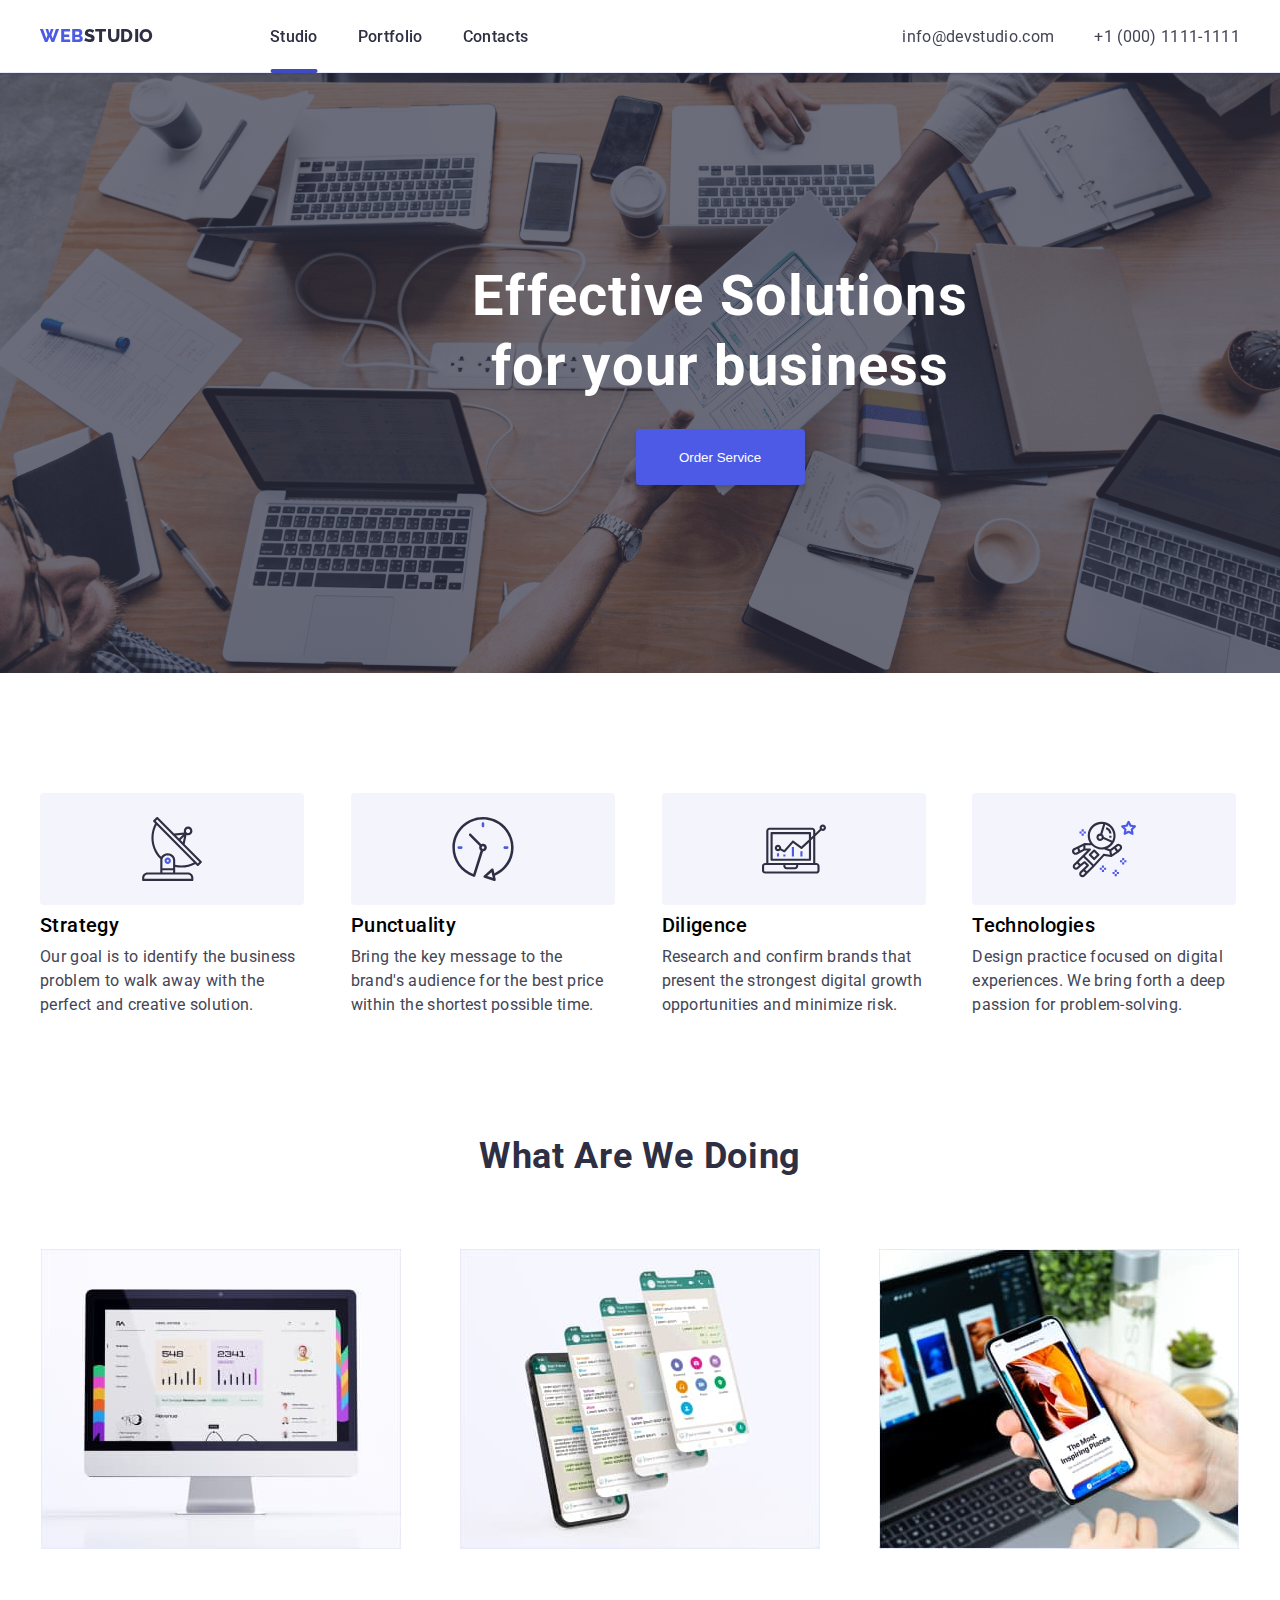
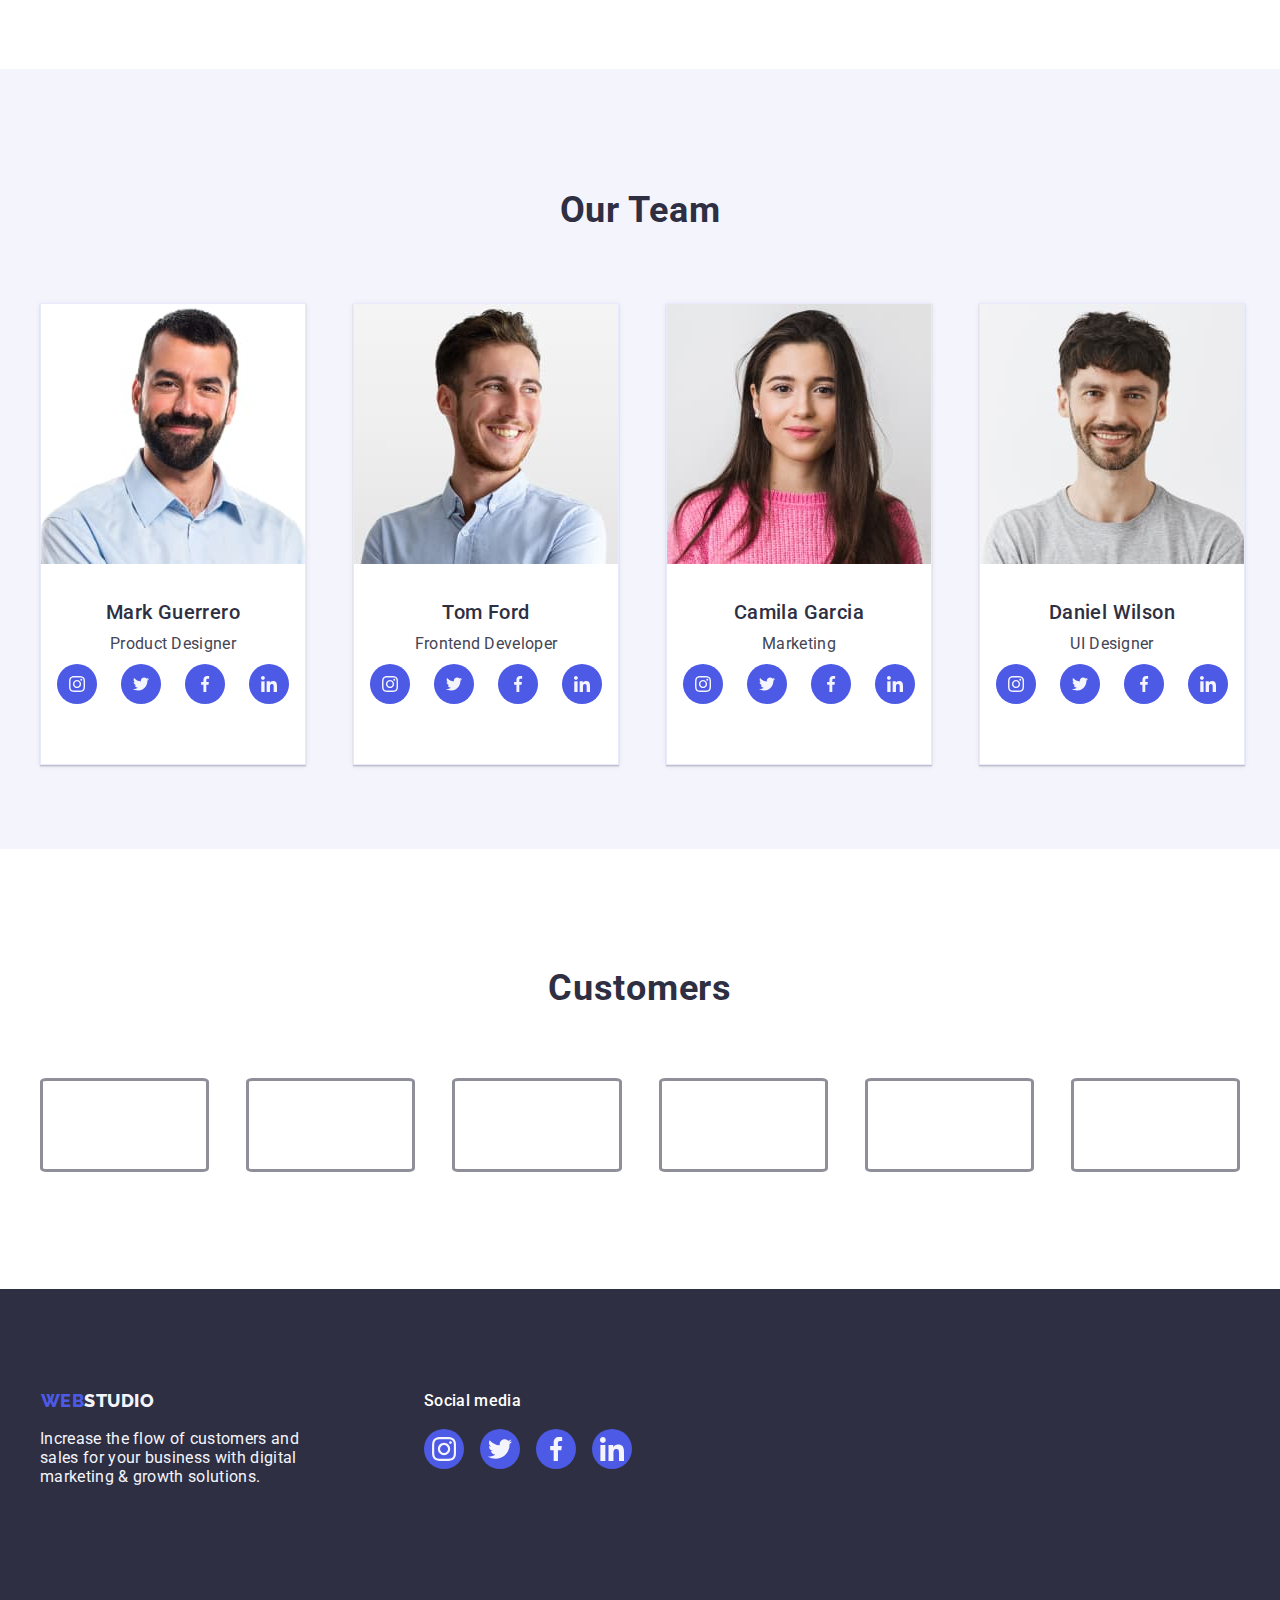
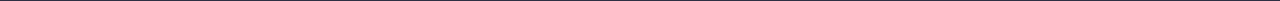
==== commit cfa5778c: "update modal.js, no issues css-html" ====
--- a/index.html
+++ b/index.html
@@ -20,6 +20,7 @@
     <link rel="stylesheet" href="./css/styles.css" />
   </head>
   <body>
+    <!--header si navigatie-->
     <header class="global-header">
       <div class="header-container">
         <a class="logo" href="index.html">
@@ -29,11 +30,14 @@
         <div class="main-nav">
           <nav>
             <ul>
-              <li><a href="index.html" class="index">Studio</a></li>
-              <li><a href="portfolio.html" class="portfolio">Portfolio</a></li>
+              <li><a href="index.html" class="index active">Studio</a></li>
+              <li>
+                <a href="portfolio.html" class="portfolio active">Portfolio</a>
+              </li>
               <li><a href="contacts.html" class="contacts">Contacts</a></li>
             </ul>
           </nav>
+          <!--contact numar telefon si mail-->
           <div class="address">
             <ul>
               <li>
@@ -47,25 +51,35 @@
         </div>
       </div>
     </header>
-
+    <!--sectiune hero si buton "order service"-->
     <main>
       <section class="hero">
         <div class="hero-container">
           <h1 class="solutions">Effective Solutions for your business</h1>
-          <button type="button" class="button">Order Service</button>
+          <button
+            type="button"
+            class="button order-service-btn"
+            data-modal-open
+          >
+            Order Service
+          </button>
+        </div>
+        <div class="modal is-hidden" data-modal>
+          <div class="modal-content">
+            <button class="close-btn" data-modal-close>&times;</button>
+            Continut modal
+          </div>
         </div>
       </section>
-
+      <!--sectiune descriere servicii si vectori -->
       <section class="one">
         <div class="description-container">
           <ul>
             <li class="feature">
               <div class="vector-group">
-              <svg class="vector">
-                    <use
-                      href="./images/icons.svg/vectors.svg#icon-antenna"
-                    ></use></svg
-                ></a>
+                <svg class="vector">
+                  <use href="./images/icons.svg/vectors.svg#icon-antenna"></use>
+                </svg>
               </div>
               <h3>Strategy</h3>
               <p class="strategy">
@@ -75,11 +89,9 @@
             </li>
             <li class="feature">
               <div class="vector-group">
-              <svg class="vector">
-                    <use
-                      href="./images/icons.svg/vectors.svg#icon-clock"
-                    ></use></svg
-                ></a>
+                <svg class="vector">
+                  <use href="./images/icons.svg/vectors.svg#icon-clock"></use>
+                </svg>
               </div>
               <h3>Punctuality</h3>
               <p class="punctuality">
@@ -89,11 +101,9 @@
             </li>
             <li class="feature">
               <div class="vector-group">
-               <svg class="vector">
-                    <use
-                      href="./images/icons.svg/vectors.svg#icon-diagram"
-                    ></use></svg
-                ></a>
+                <svg class="vector">
+                  <use href="./images/icons.svg/vectors.svg#icon-diagram"></use>
+                </svg>
               </div>
               <h3>Diligence</h3>
               <p class="diligence">
@@ -103,11 +113,11 @@
             </li>
             <li class="feature">
               <div class="vector-group">
-                   <svg class="vector">
-                    <use
-                      href="./images/icons.svg/vectors.svg#icon-astronaut"
-                    ></use></svg
-                ></a>
+                <svg class="vector">
+                  <use
+                    href="./images/icons.svg/vectors.svg#icon-astronaut"
+                  ></use>
+                </svg>
               </div>
               <h3>Technologies</h3>
               <p class="tehnologies">
@@ -118,7 +128,7 @@
           </ul>
         </div>
       </section>
-
+      <!--sectiune "what are we doing" si imagini-->
       <section class="about">
         <div class="pictures-container">
           <h2 class="what-are">what are we doing</h2>
@@ -150,7 +160,7 @@
           </ul>
         </div>
       </section>
-
+      <!--sectiune "our team" si social links-->
       <section class="card">
         <div class="id-container">
           <h2 class="our-team">our team</h2>
@@ -382,17 +392,46 @@
           </ul>
         </div>
       </section>
-
+      <!--sectiune "customers"-->
       <section class="customers">
         <div class="customers-logo">
-          <h2>
-            customers
-          </h2>
-          <!--vectori logo-->
+          <h2 class="custom">customers</h2>
+          <div class="group-company">
+            <div class="client1">
+              <svg class="square">
+                <use href="./images/icons.svg/customers.svg#icon-square"></use>
+              </svg>
+            </div>
+            <div class="client2">
+              <svg class="window">
+                <use href="./images/icons.svg/customers.svg#icon-window"></use>
+              </svg>
+            </div>
+            <div class="client3">
+              <svg class="circle">
+                <use href="./images/icons.svg/customers.svg#icon-circle"></use>
+              </svg>
+            </div>
+            <div class="client4">
+              <svg class="drops">
+                <use href="./images/icons.svg/customers.svg#icon-drops"></use>
+              </svg>
+            </div>
+            <div class="client5">
+              <svg class="brand">
+                <use href="./images/icons.svg/customers.svg#icon-brand"></use>
+              </svg>
+            </div>
+            <div class="client6">
+              <svg class="box">
+                <use href="./images/icons.svg/customers.svg#icon-box"></use>
+              </svg>
+            </div>
+          </div>
         </div>
       </section>
     </main>
-
+    <!--sectiune footer, logo si linkuri sociale-->
     <footer class="page-footer">
       <div class="last-container">
         <div class="footer-extras">
@@ -456,5 +495,7 @@
         </div>
       </div>
     </footer>
+
+    <script src="./js/modal.js"></script>
   </body>
 </html>
--- a/css/styles.css
+++ b/css/styles.css
@@ -35,6 +35,7 @@
   font-family: var(--font-family);
 }
 
+/*--stilizare containere principale--*/
 .header-container {
   width: 1200px;
   height: 72px;
@@ -47,8 +48,7 @@
 .hero-container {
   width: 1440px;
   height: 600px;
-  margin: 72px auto 0;
-  position: relative;
+  margin: 0 auto;
   background-image: linear-gradient(
       rgba(46, 47, 66, 0.7),
       rgba(46, 47, 66, 0.7)
@@ -58,21 +58,28 @@
 }
 
 .description-container {
+  justify-content: center;
   width: 1200px;
-  height: 104px;
+  height: 224px;
   margin-top: 120px;
+  margin-bottom: 120px;
 }
 
 .pictures-container {
   width: 1200px;
   height: 412px;
-  margin-top: 120px;
   margin-bottom: 120px;
 }
 
 .id-container {
   width: 1200px;
-  height: 732px;
+  height: 780px;
+}
+
+.customers-logo {
+  width: 1200px;
+  height: 200px;
+  margin-top: 120px;
   margin-bottom: 120px;
 }
 
@@ -90,12 +97,14 @@
   margin: 0 auto;
   padding: 0;
 }
-
+/*---------------------------------------------------------*/
+
+/*--stilizare global header si logo webstudio--*/
 .global-header {
   background-color: var(--primary-color);
   border-bottom: 1px solid #e7e9fc;
-  position: fixed;
-  position: fixed;
+  position: sticky;
+  z-index: 10;
   top: 0;
   width: 100%;
   z-index: 999;
@@ -132,7 +141,9 @@
 .studio {
   color: var(--accent-color-text);
 }
-
+/*---------------------------------------------------------*/
+
+/*--stilizare navigatie catre pagini si contact--*/
 .main-nav {
   display: flex;
   justify-content: space-between;
@@ -161,32 +172,50 @@
   position: relative;
 }
 
-.index:hover::after,
-.portfolio:hover::after,
-.contacts:hover::after {
+.index.active::after,
+.index.current::after {
   content: "";
   position: absolute;
   width: calc(100% - 1px);
   height: 4px;
   background-color: var(--button-color-filters);
-  bottom: -10px;
+  bottom: -27px;
   left: 50%;
   transform: translateX(-50%);
   border-radius: 3px;
 }
 
+.index:hover::after,
+.portfolio:hover::after,
+.contacts:hover::after,
+.index:focus::after,
+.portfolio:focus:after,
+.contacts:focus::after {
+  content: "";
+  position: absolute;
+  width: calc(100% - 1px);
+  height: 4px;
+  background-color: var(--button-color-filters);
+  bottom: -27px;
+  left: 50%;
+  transform: translateX(-50%);
+  border-radius: 3px;
+}
+
 .address ul li a {
   color: var(--accent-color-description);
   font-weight: 400;
   letter-spacing: 0.02em;
 }
 
-.address a:hover {
+.address a:hover,
+.address a:focus {
   color: var(--button-color-filters);
 }
-
+/*---------------------------------------------------------*/
+
+/*--stilizare sectiunea hero si buton "order service"--*/
 .hero h1 {
-  position: relative;
   z-index: 4;
   font-size: 56px;
   font-weight: 700;
@@ -207,8 +236,7 @@
   color: var(--primary-color);
 }
 
-.hero button {
-  position: relative;
+.hero .order-service-btn {
   z-index: 2;
   background-color: var(--accent-color-iris);
   cursor: pointer;
@@ -218,16 +246,6 @@
   height: 56px;
   border-radius: 4px;
   margin-top: 48px;
-}
-
-.button {
-  position: relative;
-  z-index: 2;
-  font-size: 16px;
-  font-weight: 500;
-  line-height: 24px;
-  letter-spacing: 0.04em;
-  text-align: center;
   box-shadow: 0 4px 4px 0 rgba(0, 0, 0, 0.15);
 }
 
@@ -238,7 +256,9 @@
 .hero button:active {
   background-color: var(--accent-color-iris);
 }
-
+/*---------------------------------------------------------*/
+
+/*--stilizare sectiunea descriere servicii si vectori--*/
 .one h3 {
   font-size: 20px;
   font-weight: 500;
@@ -300,9 +320,10 @@
   width: 64px;
   height: 64px;
 }
-
+/*---------------------------------------------------------*/
+
+/*--stilizare sectiune "what are we doing" si imagini--*/
 .what-are {
-  margin-top: 120px;
   justify-content: center;
   margin-bottom: 72px;
   font-size: 36px;
@@ -326,7 +347,9 @@
   display: flex;
   justify-content: center;
 }
-
+/*---------------------------------------------------------*/
+
+/*--stilizare sectiune "our team" si social links--*/
 .card ul.team-member {
   display: flex;
   list-style: none;
@@ -338,7 +361,6 @@
   background-color: var(--accent-color-cloud);
   display: flex;
   justify-content: center;
-  margin-top: 120px;
 }
 
 .our-team {
@@ -421,7 +443,94 @@
 .icons-list .icon:focus {
   background-color: var(--icons-color-hover);
 }
-
+/*---------------------------------------------------------*/
+
+/*--stilizare sectiune "customers"--*/
+.custom {
+  font-weight: 700;
+  font-size: 36px;
+  line-height: 111%;
+  letter-spacing: 0.02em;
+  text-transform: capitalize;
+  text-align: center;
+  color: var(--accent-color-text);
+}
+
+.customers {
+  display: flex;
+  align-items: center;
+  justify-content: center;
+}
+
+.client1,
+.client2,
+.client3,
+.client4,
+.client5,
+.client6 {
+  box-sizing: content-box;
+  display: flex;
+  align-items: center;
+  justify-content: center;
+  width: 168px;
+  height: 88px;
+  border: 3px solid var(--grey-new-color);
+  border-radius: 4%;
+  color: var(--grey-new-color);
+}
+
+.client1:hover,
+.client2:hover,
+.client3:hover,
+.client4:hover,
+.client5:hover,
+.client6:hover {
+  border-color: var(--button-color-filters);
+  color: var(--button-color-filters);
+}
+
+.client1 svg {
+  width: 41px;
+  height: 46px;
+}
+
+.client2 svg {
+  width: 40px;
+  height: 51px;
+}
+
+.client3 svg {
+  width: 44px;
+  height: 41px;
+}
+
+.client4 svg {
+  width: 84px;
+  height: 41px;
+}
+
+.client5 svg {
+  width: 63px;
+  height: 46px;
+}
+
+.client6 svg {
+  width: 94px;
+  height: 45px;
+}
+
+.group-company {
+  display: flex;
+  align-items: center;
+  justify-content: center;
+  margin-top: 72px;
+  gap: 37px;
+  width: 1200px;
+  height: 88px;
+}
+/*---------------------------------------------------------*/
+
+/*--stilizare footer, logo si linkuri sociale--*/
 footer {
   background-color: var(--accent-color-text);
 }
@@ -521,6 +630,38 @@
   background-color: var(--green-new-color);
 }
 
-/************************************************************************/
-/**********************************************************************/
-/***************************************************************************/
+.is-hidden {
+  visibility: hidden;
+}
+
+.modal {
+  position: fixed;
+  top: 0;
+  left: 0;
+  width: 100vw;
+  height: 100vh;
+  display: flex;
+  justify-content: center;
+  align-items: center;
+}
+
+.modal-content {
+  margin: 0 auto;
+  padding: 24px;
+  background-color: #fcfcfc;
+  width: 50%;
+  height: 500px;
+  position: relative;
+}
+
+.close-btn {
+  background-color: gray;
+  border-radius: 50%;
+  position: absolute;
+  color: #fff;
+  top: 24px;
+  right: 24px;
+  outline: none;
+  border-color: gray;
+}
+/*------------------------end---------------------------------*/
